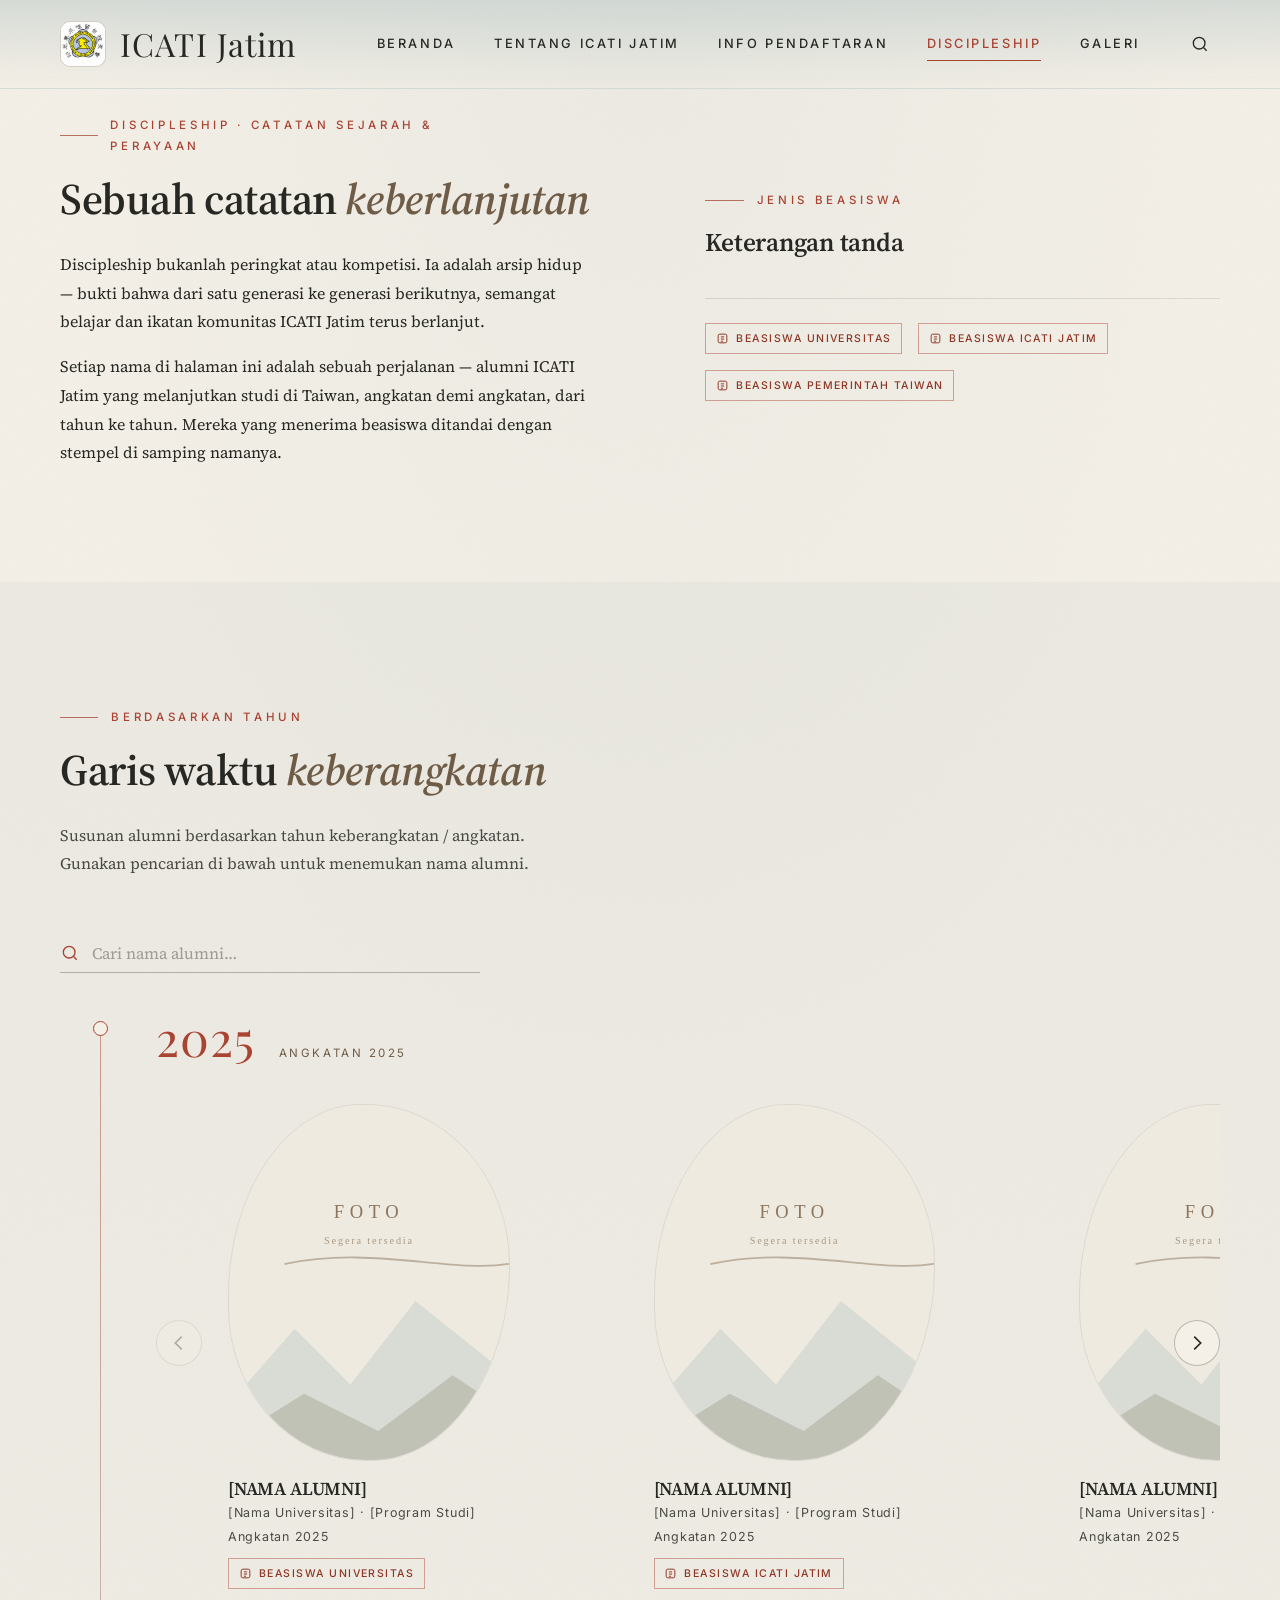
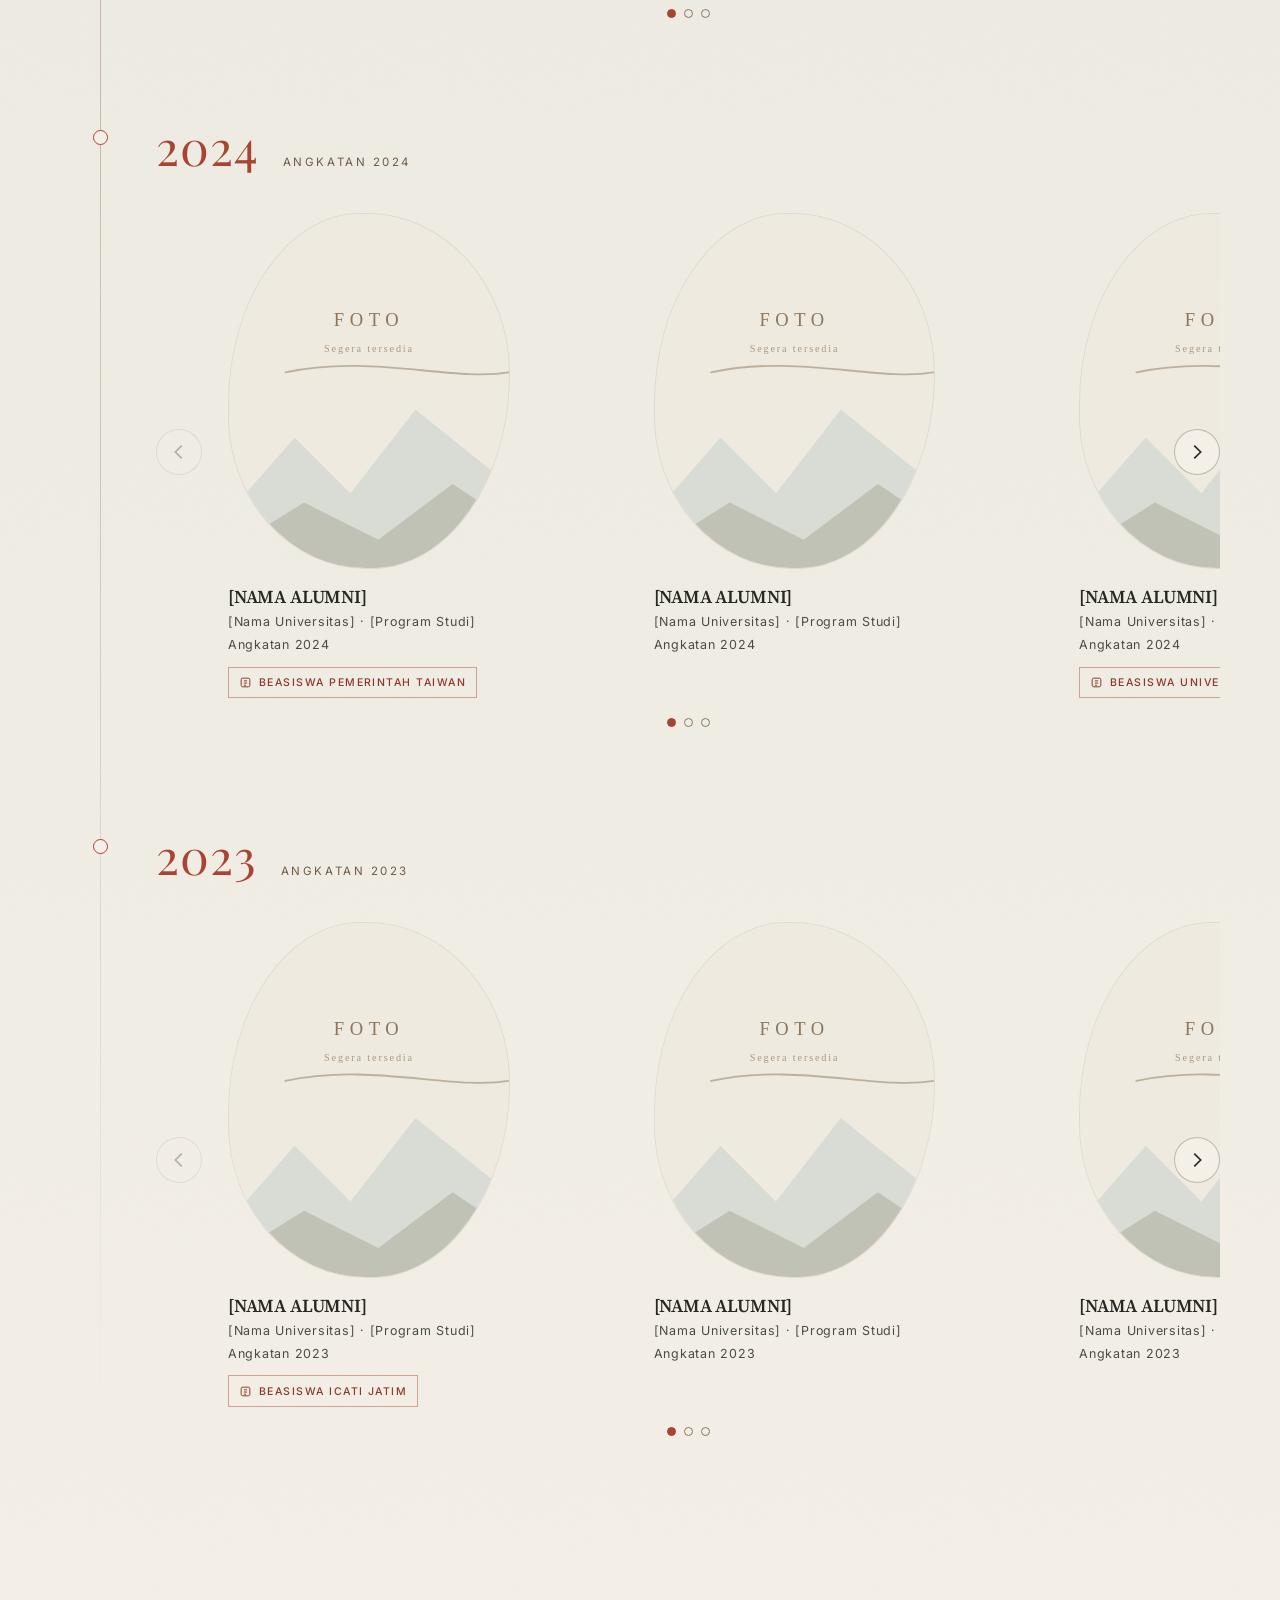
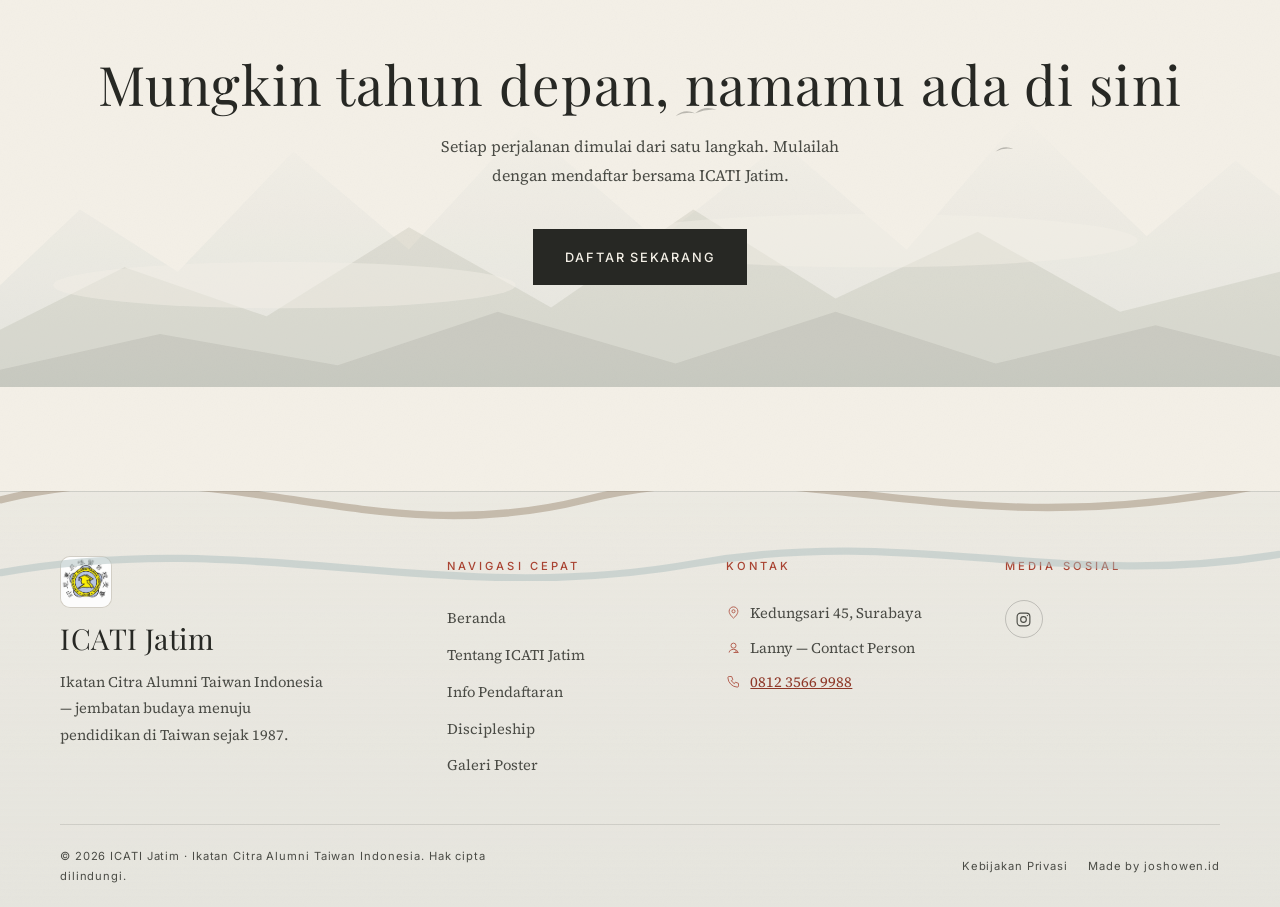
==== discipleship.html @ d4b46f8f "Initial ICATI Jatim website" ====
<!DOCTYPE html>
<html lang="id">
<head>
  <meta charset="UTF-8">
  <meta name="viewport" content="width=device-width, initial-scale=1.0">
  <title>Discipleship | Jejak Alumni ICATI Jatim di Taiwan</title>
  <meta name="description" content="Discipleship ICATI Jatim — catatan dan perayaan alumni ICATI Jatim yang melanjutkan studi di Taiwan, disusun berdasarkan tahun keberangkatan, termasuk penerima beasiswa universitas, beasiswa ICATI Jatim, dan beasiswa pemerintah Taiwan.">
  <meta property="og:title" content="Discipleship — ICATI Jatim">
  <meta property="og:description" content="Catatan sejarah & perayaan alumni ICATI Jatim yang melanjutkan studi di Taiwan.">
  <meta property="og:type" content="website">
  <meta property="og:locale" content="id_ID">
  <link rel="canonical" href="https://www.icati.example/discipleship.html">
  <link rel="preconnect" href="https://fonts.googleapis.com">
  <link rel="preconnect" href="https://fonts.gstatic.com" crossorigin>
  <link href="https://fonts.googleapis.com/css2?family=Playfair+Display:wght@400;600;700&family=Source+Serif+4:ital,opsz,wght@0,8..60,400;0,8..60,600;1,8..60,400&family=Inter:wght@400;500&display=swap" rel="stylesheet">
  <link rel="stylesheet" href="css/tokens.css">
  <link rel="stylesheet" href="css/base.css">
  <link rel="stylesheet" href="css/components.css">
  <link rel="stylesheet" href="css/responsive.css">
  <link rel="icon" type="image/png" href="assets/img/favicon.png?v=3">
  <link rel="apple-touch-icon" href="assets/img/apple-touch-icon.png?v=3">
</head>
<body data-page="discipleship">

  <a class="skip-link" href="#konten">Lompat ke konten utama</a>

  <!-- ===================== HEADER ===================== -->
  <header class="site-header">
    <div class="header-inner">
      <a class="brand" href="index.html" aria-label="ICATI Jatim — kembali ke Beranda">
        <img class="brand__logo" src="logo.jpeg" alt="Logo ICATI Jatim — Ikatan Citra Alumni Taiwan Indonesia" width="46" height="46">
        <span class="brand__title font-brush">ICATI Jatim</span>
      </a>
      <nav class="main-nav" aria-label="Navigasi utama">
        <a class="nav-link" data-page="beranda" href="index.html">Beranda</a>
        <a class="nav-link" data-page="tentang" href="tentang.html">Tentang ICATI Jatim</a>
        <a class="nav-link" data-page="pendaftaran" href="pendaftaran.html">Info Pendaftaran</a>
        <a class="nav-link" data-page="discipleship" href="discipleship.html">Discipleship</a>
        <a class="nav-link" data-page="poster" href="poster.html">Galeri</a>
      </nav>
      <button class="search-btn" type="button" data-search-open aria-label="Buka pencarian">
        <svg viewBox="0 0 24 24" width="20" height="20" fill="none" stroke="currentColor" stroke-width="1.6" aria-hidden="true"><circle cx="11" cy="11" r="7"/><path d="M20 20l-3.5-3.5"/></svg>
      </button>
      <button class="menu-toggle" type="button" data-menu-toggle aria-expanded="false" aria-controls="mobile-menu" aria-label="Buka menu">
        <svg viewBox="0 0 24 24" width="24" height="24" fill="none" stroke="currentColor" stroke-width="1.6" aria-hidden="true"><path d="M3 6h18M3 12h18M3 18h12"/></svg>
      </button>
    </div>
  </header>

  <!-- Menu seluler -->
  <div class="mobile-menu" id="mobile-menu" aria-hidden="true">
    <button class="mobile-menu__close" type="button" data-menu-close aria-label="Tutup menu">
      <svg viewBox="0 0 24 24" width="24" height="24" fill="none" stroke="currentColor" stroke-width="1.6" aria-hidden="true"><path d="M5 5l14 14M19 5L5 19"/></svg>
    </button>
    <nav aria-label="Menu seluler">
      <a class="mobile-menu__link" href="index.html">Beranda</a>
      <a class="mobile-menu__link" href="tentang.html">Tentang ICATI Jatim</a>
      <a class="mobile-menu__link" href="pendaftaran.html">Info Pendaftaran</a>
      <a class="mobile-menu__link" href="discipleship.html">Discipleship</a>
      <a class="mobile-menu__link" href="poster.html">Galeri Poster</a>
    </nav>
    <p class="mobile-menu__meta">Ikatan Citra Alumni Taiwan Indonesia · Sejak 1987</p>
  </div>

  <!-- Overlay pencarian -->
  <div class="search-overlay" id="search-overlay" aria-hidden="true">
    <button class="search-overlay__close" type="button" data-search-close aria-label="Tutup pencarian">
      <svg viewBox="0 0 24 24" width="26" height="26" fill="none" stroke="currentColor" stroke-width="1.6" aria-hidden="true"><path d="M5 5l14 14M19 5L5 19"/></svg>
    </button>
    <div class="search-overlay__box">
      <p class="search-overlay__label">Pencarian</p>
      <input class="search-overlay__input" type="search" data-search-input placeholder="Cari halaman…" aria-label="Kata kunci pencarian">
      <div class="search-overlay__results" data-search-results></div>
    </div>
  </div>

  <main id="konten">

    <!-- ===================== PENGANTAR & LEGENDA ===================== -->
    <section class="section" aria-labelledby="pengantar-title">
      <div class="container split">
        <div class="split__text reveal">
          <p class="eyebrow">Discipleship · Catatan Sejarah &amp; Perayaan</p>
          <h1 class="section__title" id="pengantar-title" style="margin-top:1rem;">Sebuah catatan <em>keberlanjutan</em></h1>
          <p style="margin-top:1.5rem;">Discipleship bukanlah peringkat atau kompetisi. Ia adalah arsip hidup — bukti bahwa dari satu generasi ke generasi berikutnya, semangat belajar dan ikatan komunitas ICATI Jatim terus berlanjut.</p>
          <p>Setiap nama di halaman ini adalah sebuah perjalanan — alumni ICATI Jatim yang melanjutkan studi di Taiwan, angkatan demi angkatan, dari tahun ke tahun. Mereka yang menerima beasiswa ditandai dengan stempel di samping namanya.</p>
        </div>
        <div class="split__text reveal reveal--delay-1">
          <p class="eyebrow">Jenis Beasiswa</p>
          <h3 class="section__title" style="margin-top:1rem; font-size:var(--fs-h3);">Keterangan tanda</h3>
          <div class="legend">
            <span class="scholarship-badge"><svg viewBox="0 0 24 24" fill="none" stroke="currentColor" stroke-width="1.8" aria-hidden="true"><rect x="4" y="4" width="16" height="16" rx="3"/><path d="M9 9h6M9 13h6M9 17h4"/></svg> Beasiswa Universitas</span>
            <span class="scholarship-badge"><svg viewBox="0 0 24 24" fill="none" stroke="currentColor" stroke-width="1.8" aria-hidden="true"><rect x="4" y="4" width="16" height="16" rx="3"/><path d="M9 9h6M9 13h6M9 17h4"/></svg> Beasiswa ICATI Jatim</span>
            <span class="scholarship-badge"><svg viewBox="0 0 24 24" fill="none" stroke="currentColor" stroke-width="1.8" aria-hidden="true"><rect x="4" y="4" width="16" height="16" rx="3"/><path d="M9 9h6M9 13h6M9 17h4"/></svg> Beasiswa Pemerintah Taiwan</span>
          </div>
        </div>
      </div>
    </section>

    <!-- ===================== GARIS WAKTU ===================== -->
    <section class="section section--mist" aria-labelledby="timeline-title">
      <div class="container">
        <div class="section__header reveal">
          <p class="eyebrow">Berdasarkan Tahun</p>
          <h2 class="section__title" id="timeline-title">Garis waktu <em>keberangkatan</em></h2>
          <p class="section__lead">Susunan alumni berdasarkan tahun keberangkatan / angkatan. Gunakan pencarian di bawah untuk menemukan nama alumni.</p>
        </div>

        <div class="disciple-search reveal" role="search">
          <svg viewBox="0 0 24 24" width="20" height="20" fill="none" stroke="currentColor" stroke-width="1.6" aria-hidden="true"><circle cx="11" cy="11" r="7"/><path d="M20 20l-3.5-3.5"/></svg>
          <input type="search" data-disciple-search placeholder="Cari nama alumni…" aria-label="Cari nama alumni">
        </div>

        <div class="timeline">

          <!-- ============ TAHUN 2025 ============ -->
          <section class="timeline-year reveal" aria-labelledby="tahun-2025">
            <div class="timeline-year__head">
              <h3 class="timeline-year__label font-brush" id="tahun-2025">2025</h3>
              <p class="timeline-year__note">Angkatan 2025</p>
            </div>
            <div class="students-grid">

              <article class="student">
                <img class="student__photo" src="assets/img/placeholder-photo.svg" alt="Foto alumni — [NAMA ALUMNI]">
                <h4 class="student__name">[NAMA ALUMNI]</h4>
                <p class="student__meta">[Nama Universitas] · [Program Studi]</p>
                <p class="student__meta">Angkatan 2025</p>
                <div class="student__badge">
                  <span class="scholarship-badge"><svg viewBox="0 0 24 24" fill="none" stroke="currentColor" stroke-width="1.8" aria-hidden="true"><rect x="4" y="4" width="16" height="16" rx="3"/><path d="M9 9h6M9 13h6M9 17h4"/></svg> Beasiswa Universitas</span>
                </div>
              </article>

              <article class="student">
                <img class="student__photo" src="assets/img/placeholder-photo.svg" alt="Foto alumni — [NAMA ALUMNI]">
                <h4 class="student__name">[NAMA ALUMNI]</h4>
                <p class="student__meta">[Nama Universitas] · [Program Studi]</p>
                <p class="student__meta">Angkatan 2025</p>
                <div class="student__badge">
                  <span class="scholarship-badge"><svg viewBox="0 0 24 24" fill="none" stroke="currentColor" stroke-width="1.8" aria-hidden="true"><rect x="4" y="4" width="16" height="16" rx="3"/><path d="M9 9h6M9 13h6M9 17h4"/></svg> Beasiswa ICATI Jatim</span>
                </div>
              </article>

              <article class="student">
                <img class="student__photo" src="assets/img/placeholder-photo.svg" alt="Foto alumni — [NAMA ALUMNI]">
                <h4 class="student__name">[NAMA ALUMNI]</h4>
                <p class="student__meta">[Nama Universitas] · [Program Studi]</p>
                <p class="student__meta">Angkatan 2025</p>
              </article>

            </div>
          </section>

          <!-- ============ TAHUN 2024 ============ -->
          <section class="timeline-year reveal" aria-labelledby="tahun-2024">
            <div class="timeline-year__head">
              <h3 class="timeline-year__label font-brush" id="tahun-2024">2024</h3>
              <p class="timeline-year__note">Angkatan 2024</p>
            </div>
            <div class="students-grid">

              <article class="student">
                <img class="student__photo" src="assets/img/placeholder-photo.svg" alt="Foto alumni — [NAMA ALUMNI]">
                <h4 class="student__name">[NAMA ALUMNI]</h4>
                <p class="student__meta">[Nama Universitas] · [Program Studi]</p>
                <p class="student__meta">Angkatan 2024</p>
                <div class="student__badge">
                  <span class="scholarship-badge"><svg viewBox="0 0 24 24" fill="none" stroke="currentColor" stroke-width="1.8" aria-hidden="true"><rect x="4" y="4" width="16" height="16" rx="3"/><path d="M9 9h6M9 13h6M9 17h4"/></svg> Beasiswa Pemerintah Taiwan</span>
                </div>
              </article>

              <article class="student">
                <img class="student__photo" src="assets/img/placeholder-photo.svg" alt="Foto alumni — [NAMA ALUMNI]">
                <h4 class="student__name">[NAMA ALUMNI]</h4>
                <p class="student__meta">[Nama Universitas] · [Program Studi]</p>
                <p class="student__meta">Angkatan 2024</p>
              </article>

              <article class="student">
                <img class="student__photo" src="assets/img/placeholder-photo.svg" alt="Foto alumni — [NAMA ALUMNI]">
                <h4 class="student__name">[NAMA ALUMNI]</h4>
                <p class="student__meta">[Nama Universitas] · [Program Studi]</p>
                <p class="student__meta">Angkatan 2024</p>
                <div class="student__badge">
                  <span class="scholarship-badge"><svg viewBox="0 0 24 24" fill="none" stroke="currentColor" stroke-width="1.8" aria-hidden="true"><rect x="4" y="4" width="16" height="16" rx="3"/><path d="M9 9h6M9 13h6M9 17h4"/></svg> Beasiswa Universitas</span>
                </div>
              </article>

            </div>
          </section>

          <!-- ============ TAHUN 2023 ============ -->
          <section class="timeline-year reveal" aria-labelledby="tahun-2023">
            <div class="timeline-year__head">
              <h3 class="timeline-year__label font-brush" id="tahun-2023">2023</h3>
              <p class="timeline-year__note">Angkatan 2023</p>
            </div>
            <div class="students-grid">

              <article class="student">
                <img class="student__photo" src="assets/img/placeholder-photo.svg" alt="Foto alumni — [NAMA ALUMNI]">
                <h4 class="student__name">[NAMA ALUMNI]</h4>
                <p class="student__meta">[Nama Universitas] · [Program Studi]</p>
                <p class="student__meta">Angkatan 2023</p>
                <div class="student__badge">
                  <span class="scholarship-badge"><svg viewBox="0 0 24 24" fill="none" stroke="currentColor" stroke-width="1.8" aria-hidden="true"><rect x="4" y="4" width="16" height="16" rx="3"/><path d="M9 9h6M9 13h6M9 17h4"/></svg> Beasiswa ICATI Jatim</span>
                </div>
              </article>

              <article class="student">
                <img class="student__photo" src="assets/img/placeholder-photo.svg" alt="Foto alumni — [NAMA ALUMNI]">
                <h4 class="student__name">[NAMA ALUMNI]</h4>
                <p class="student__meta">[Nama Universitas] · [Program Studi]</p>
                <p class="student__meta">Angkatan 2023</p>
              </article>

              <article class="student">
                <img class="student__photo" src="assets/img/placeholder-photo.svg" alt="Foto alumni — [NAMA ALUMNI]">
                <h4 class="student__name">[NAMA ALUMNI]</h4>
                <p class="student__meta">[Nama Universitas] · [Program Studi]</p>
                <p class="student__meta">Angkatan 2023</p>
              </article>

            </div>
          </section>

        </div>
      </div>
    </section>

    <!-- ===================== CTA ===================== -->
    <section class="cta-band" aria-labelledby="cta-disciple-title">
      <div class="cta-band__art" aria-hidden="true">
        <img src="assets/ink/mountains.svg" alt="">
      </div>
      <div class="container cta-band__inner">
        <h2 class="cta-band__title font-brush reveal" id="cta-disciple-title">Mungkin tahun depan, namamu ada di sini</h2>
        <p class="cta-band__sub reveal reveal--delay-1">Setiap perjalanan dimulai dari satu langkah. Mulailah dengan mendaftar bersama ICATI Jatim.</p>
        <div class="cta-band__actions reveal reveal--delay-2">
          <a class="btn btn--primary" href="pendaftaran.html">Daftar Sekarang</a>
        </div>
      </div>
    </section>

  </main>

  <!-- ===================== FOOTER ===================== -->
  <footer class="site-footer">
    <div class="site-footer__art" aria-hidden="true">
      <img src="assets/ink/waves.svg" alt="">
    </div>
    <div class="container">
      <div class="footer-grid">
        <div class="footer-brand">
          <img class="footer-brand__logo" src="logo.jpeg" alt="Logo ICATI Jatim — Ikatan Citra Alumni Taiwan Indonesia" width="52" height="52">
          <p class="footer-brand__title font-brush">ICATI Jatim</p>
          <p class="footer-brand__desc">Ikatan Citra Alumni Taiwan Indonesia — jembatan budaya menuju pendidikan di Taiwan sejak 1987.</p>
        </div>

        <div class="footer-col">
          <p class="footer-col__head">Navigasi Cepat</p>
          <div class="footer-links">
            <a href="index.html">Beranda</a>
            <a href="tentang.html">Tentang ICATI Jatim</a>
            <a href="pendaftaran.html">Info Pendaftaran</a>
            <a href="discipleship.html">Discipleship</a>
            <a href="poster.html">Galeri Poster</a>
          </div>
        </div>

        <div class="footer-col">
          <p class="footer-col__head">Kontak</p>
          <ul class="footer-contact">
            <li><svg viewBox="0 0 24 24" fill="none" stroke="currentColor" stroke-width="1.6" aria-hidden="true"><path d="M12 21s-7-5.5-7-11a7 7 0 1 1 14 0c0 5.5-7 11-7 11z"/><circle cx="12" cy="10" r="2.5"/></svg> Kedungsari 45, Surabaya</li>
            <li><svg viewBox="0 0 24 24" fill="none" stroke="currentColor" stroke-width="1.6" aria-hidden="true"><path d="M12 20h8m-4-4v4"/><circle cx="12" cy="9" r="4"/><path d="M5 20c.5-3.5 3.4-5 7-5s6.5 1.5 7 5"/></svg> Lanny — Contact Person</li>
            <li><svg viewBox="0 0 24 24" fill="none" stroke="currentColor" stroke-width="1.6" aria-hidden="true"><path d="M5 4h4l2 5-2.5 1.5a12 12 0 0 0 5 5L15 13l5 2v4a2 2 0 0 1-2 2A16 16 0 0 1 3 6a2 2 0 0 1 2-2z"/></svg> <a href="tel:+6281235669988">0812 3566 9988</a></li>
          </ul>
        </div>

        <div class="footer-col">
          <p class="footer-col__head">Media Sosial</p>
          <div class="social-links">
            <a href="https://www.instagram.com/icatijatim" target="_blank" rel="noopener" aria-label="Instagram ICATI Jatim — @icatijatim"><svg viewBox="0 0 24 24" fill="none" stroke="currentColor" stroke-width="1.6" aria-hidden="true"><rect x="3" y="3" width="18" height="18" rx="5"/><circle cx="12" cy="12" r="4"/><circle cx="17.5" cy="6.5" r="1" fill="currentColor" stroke="none"/></svg></a>
          </div>
        </div>
      </div>

      <div class="footer-bottom">
        <p>© <span data-year>2026</span> ICATI Jatim · Ikatan Citra Alumni Taiwan Indonesia. Hak cipta dilindungi.</p>
        <div class="footer-bottom__links">
          <a href="#">Kebijakan Privasi</a>
          <a href="https://joshowen.id" target="_blank" rel="noopener">Made by joshowen.id</a>
        </div>
      </div>
    </div>
  </footer>

  <script src="js/main.js" defer></script>
</body>
</html>
---- css/tokens.css ----
/* ==========================================================================
   ICATI Jatim — Design Tokens
   Palet tinta-cina, tipografi, jarak, transisi
   ========================================================================== */

:root {
  /* ---- Warna dasar (warm ivory / kertas beras) ---- */
  --ivory: #F4F0E7;
  --ivory-deep: #EFEADF;
  --mist: #D8DAD5;
  --bluegray: #AEBFC0;
  --bluegray-deep: #8FA6A8;
  --charcoal: #272824;
  --charcoal-soft: #4A4B45;
  --brown: #8C765D;
  --brown-deep: #6F5C46;
  --olive: #73745E;
  --olive-deep: #5A5B47;
  --cinnabar: #A94332;
  --cinnabar-deep: #8E3727;

  /* ---- Tingkat kepekatan tinta ---- */
  --ink-faint: 0.08;
  --ink-soft: 0.16;
  --ink-mid: 0.28;
  --ink-strong: 0.45;

  /* ---- Tipografi ---- */
  --font-brush: "Playfair Display", Georgia, "Times New Roman", serif; /* judul kini memakai serif profesional */
  --font-serif: "Source Serif 4", Georgia, "Times New Roman", serif;
  --font-sans: "Inter", "Helvetica Neue", Arial, sans-serif;

  --fs-hero: clamp(3rem, 7vw, 5.6rem);
  --fs-h1: clamp(2.4rem, 5vw, 3.9rem);
  --fs-h2: clamp(1.85rem, 3.4vw, 2.9rem);
  --fs-h3: clamp(1.28rem, 2vw, 1.62rem);
  --fs-h4: clamp(1.06rem, 1.4vw, 1.2rem);
  --fs-body: clamp(1rem, 1.05vw, 1.125rem);
  --fs-small: 0.92rem;
  --fs-annotation: 0.72rem;

  /* ---- Jarak ---- */
  --space-1: 0.5rem;
  --space-2: 1rem;
  --space-3: 1.5rem;
  --space-4: 2.5rem;
  --space-5: 4rem;
  --space-6: 6.5rem;
  --section-y: clamp(4.5rem, 9vw, 9rem);

  /* ---- Tata letak ---- */
  --container: 1240px;
  --reading: 66ch;
  --nav-h: 88px;
  --nav-h-compact: 66px;

  /* ---- Garis & bayangan ---- */
  --border-soft: 1px solid rgba(39, 40, 36, 0.14);
  --border-faint: 1px solid rgba(39, 40, 36, 0.09);
  --shadow-soft: 0 22px 48px -26px rgba(39, 40, 36, 0.38);

  /* ---- Transisi ---- */
  --ease: cubic-bezier(0.22, 0.61, 0.36, 1);
  --t-fast: 200ms var(--ease);
  --t-med: 440ms var(--ease);
  --t-slow: 1000ms var(--ease);

  /* ---- Breakpoint ---- */
  --bp-lg: 1080px;
  --bp-md: 840px;
  --bp-sm: 560px;
}
---- css/base.css ----
/* ==========================================================================
   ICATI Jatim — Base
   Reset, tipografi dasar, utilitas, tombol
   ========================================================================== */

*,
*::before,
*::after {
  box-sizing: border-box;
  margin: 0;
  padding: 0;
}

/* Tekstur kertas beras — butiran halus */
body {
  background-color: var(--ivory);
  background-image:
    radial-gradient(ellipse 80% 55% at 50% -5%, rgba(174, 191, 192, 0.14), transparent 60%),
    url("data:image/svg+xml;utf8,<svg xmlns='http://www.w3.org/2000/svg' width='180' height='180'><filter id='n'><feTurbulence type='fractalNoise' baseFrequency='0.85' numOctaves='2' stitchTiles='stitch'/><feColorMatrix type='saturate' values='0'/><feComponentTransfer><feFuncA type='linear' slope='0.045'/></feComponentTransfer></filter><rect width='100%' height='100%' filter='url(%23n)'/></svg>");
  color: var(--charcoal);
  font-family: var(--font-serif);
  font-size: var(--fs-body);
  line-height: 1.8;
  -webkit-font-smoothing: antialiased;
  text-rendering: optimizeLegibility;
  overflow-x: hidden;
}

img,
svg {
  display: block;
  max-width: 100%;
  height: auto;
}

a {
  color: var(--cinnabar-deep);
}

button {
  font: inherit;
  color: inherit;
  background: none;
  border: none;
  cursor: pointer;
}

ul,
ol {
  list-style: none;
}

h1, h2, h3, h4 {
  font-family: var(--font-serif);
  font-weight: 600;
  line-height: 1.22;
  letter-spacing: -0.01em;
}

p {
  max-width: var(--reading);
}

::selection {
  background: rgba(169, 67, 50, 0.22);
  color: var(--charcoal);
}

/* ---- Fokus aksesibel ---- */
:focus-visible {
  outline: 2px solid var(--cinnabar);
  outline-offset: 3px;
  border-radius: 2px;
}

/* ---- Skip link ---- */
.skip-link {
  position: absolute;
  left: -999px;
  top: 0;
  z-index: 100;
  background: var(--charcoal);
  color: var(--ivory);
  font-family: var(--font-sans);
  font-size: 0.8rem;
  padding: 0.8rem 1.2rem;
  text-decoration: none;
  transition: left var(--t-fast);
}
.skip-link:focus {
  left: 0;
}

/* ---- Tipografi fungsional ---- */
.font-brush {
  font-family: var(--font-brush);
  font-weight: 400;
  letter-spacing: 0.02em;
}

.eyebrow {
  display: inline-flex;
  align-items: center;
  gap: 0.8rem;
  font-family: var(--font-sans);
  font-size: var(--fs-annotation);
  font-weight: 500;
  letter-spacing: 0.32em;
  text-transform: uppercase;
  color: var(--cinnabar);
}
.eyebrow::before {
  content: "";
  width: 2.4rem;
  height: 1px;
  background: var(--cinnabar);
  opacity: 0.75;
}

/* Label vertikal (gaya cetak Asia Timur) */
.v-label {
  writing-mode: vertical-rl;
  font-family: var(--font-sans);
  font-size: var(--fs-annotation);
  letter-spacing: 0.42em;
  text-transform: uppercase;
  color: var(--brown);
  opacity: 0.75;
  user-select: none;
}

/* ---- Tombol ---- */
.btn {
  display: inline-flex;
  align-items: center;
  justify-content: center;
  gap: 0.6rem;
  font-family: var(--font-sans);
  font-size: 0.8rem;
  font-weight: 500;
  letter-spacing: 0.14em;
  text-transform: uppercase;
  text-decoration: none;
  padding: 0.95rem 1.9rem;
  border: 1px solid var(--charcoal);
  color: var(--charcoal);
  background: transparent;
  transition: background var(--t-fast), color var(--t-fast), border-color var(--t-fast), transform var(--t-fast);
}
.btn:hover,
.btn:focus-visible {
  border-color: var(--cinnabar);
  color: var(--cinnabar);
  background: rgba(169, 67, 50, 0.06);
}
.btn--primary {
  background: var(--charcoal);
  color: var(--ivory);
  border-color: var(--charcoal);
}
.btn--primary:hover,
.btn--primary:focus-visible {
  background: var(--cinnabar);
  border-color: var(--cinnabar);
  color: var(--ivory);
}
.btn--seal {
  border-color: var(--cinnabar);
  color: var(--cinnabar-deep);
}
.btn--seal:hover,
.btn--seal:focus-visible {
  background: var(--cinnabar);
  color: var(--ivory);
}

/* ---- Stempel kecil (cinnabar) ---- */
.seal {
  display: inline-flex;
  align-items: center;
  justify-content: center;
  width: 40px;
  height: 40px;
  flex: none;
  border: 2px solid var(--cinnabar);
  border-radius: 22% 30% 24% 26%;
  color: var(--cinnabar);
  font-family: "Kaiti SC", "STKaiti", "KaiTi", serif;
  font-size: 1.3rem;
  line-height: 1;
}

/* ---- Utilitas tata letak ---- */
.container {
  max-width: var(--container);
  margin-inline: auto;
  padding-inline: clamp(1.25rem, 4vw, 2.5rem);
}
.container-narrow {
  max-width: calc(var(--container) * 0.78);
  margin-inline: auto;
}
.section {
  position: relative;
  padding-block: var(--section-y);
}
.section--mist {
  background: linear-gradient(180deg, rgba(216, 218, 213, 0.32), rgba(216, 218, 213, 0.12) 70%, transparent);
}
.section--deep {
  background: linear-gradient(180deg, transparent, rgba(174, 191, 192, 0.16) 30%, rgba(174, 191, 192, 0.16) 70%, transparent);
}

/* Kepala bagian editorial */
.section__header {
  margin-bottom: var(--space-5);
  max-width: var(--reading);
}
.section__title {
  font-size: var(--fs-h2);
  margin-top: var(--space-2);
}
.section__title em {
  font-style: italic;
  color: var(--brown-deep);
}

/* Judul bagian dengan stempel di sisi kiri (rata tengah vertikal) */
.title-with-seal {
  display: flex;
  align-items: center;
  gap: clamp(0.85rem, 1.5vw, 1.35rem);
  margin-top: var(--space-2);
}
.title-with-seal .section__title {
  margin-top: 0;
}
.title-seal {
  width: clamp(42px, 3.6vw, 52px);
  height: clamp(42px, 3.6vw, 52px);
  object-fit: contain;
  object-position: center;
  flex: none;
  opacity: 0.95;
}
.section__lead {
  margin-top: var(--space-3);
  color: var(--charcoal-soft);
}

/* ---- Konten yang muncul saat scroll ---- */
.reveal {
  opacity: 0;
  transform: translateY(28px);
  transition: opacity 0.9s var(--ease), transform 0.9s var(--ease);
}
.reveal.is-visible {
  opacity: 1;
  transform: none;
}
.reveal--delay-1 { transition-delay: 90ms; }
.reveal--delay-2 { transition-delay: 180ms; }
.reveal--delay-3 { transition-delay: 270ms; }

/* ---- Gaya placeholder (isi menyusul) ---- */
.placeholder {
  border: 1px dashed rgba(39, 40, 36, 0.24);
  background: rgba(244, 240, 231, 0.55);
  padding: var(--space-3);
  color: var(--charcoal-soft);
  font-size: var(--fs-small);
  line-height: 1.7;
}
.placeholder__tag {
  display: block;
  font-family: var(--font-sans);
  font-size: 0.66rem;
  font-weight: 500;
  letter-spacing: 0.22em;
  text-transform: uppercase;
  color: var(--cinnabar);
  margin-bottom: 0.4rem;
}

/* ---- Aksesibilitas ---- */
.sr-only {
  position: absolute;
  width: 1px;
  height: 1px;
  padding: 0;
  margin: -1px;
  overflow: hidden;
  clip: rect(0 0 0 0);
  white-space: nowrap;
  border: 0;
}

@media (prefers-reduced-motion: reduce) {
  *,
  *::before,
  *::after {
    animation-duration: 0.001ms !important;
    animation-iteration-count: 1 !important;
    transition-duration: 0.001ms !important;
    scroll-behavior: auto !important;
  }
  .reveal {
    opacity: 1;
    transform: none;
  }
}
---- css/components.css ----
/* ==========================================================================
   ICATI Jatim — Komponen
   Header, hero, kartu gulungan, garis waktu, jalur pendaftaran, footer
   ========================================================================== */

/* --------------------------------------------------------------------------
   Header & Navigasi
   -------------------------------------------------------------------------- */
.site-header {
  position: fixed;
  inset: 0 0 auto 0;
  z-index: 50;
  background: linear-gradient(180deg, rgba(174, 191, 192, 0.42), rgba(174, 191, 192, 0.08) 75%, transparent);
  transition: background var(--t-med), border-color var(--t-med), box-shadow var(--t-med);
  border-bottom: 1px solid transparent;
}
.site-header.is-compact {
  background: rgba(174, 191, 192, 0.74);
  -webkit-backdrop-filter: blur(12px);
  backdrop-filter: blur(12px);
  border-bottom-color: rgba(39, 40, 36, 0.1);
  box-shadow: 0 10px 30px -24px rgba(39, 40, 36, 0.3);
}
.header-inner {
  max-width: var(--container);
  margin-inline: auto;
  height: var(--nav-h);
  padding-inline: clamp(1.25rem, 4vw, 2.5rem);
  display: flex;
  align-items: center;
  gap: var(--space-4);
  transition: height var(--t-med);
}
.site-header.is-compact .header-inner {
  height: var(--nav-h-compact);
}

.brand {
  display: inline-flex;
  align-items: center;
  gap: 0.85rem;
  text-decoration: none;
  color: var(--charcoal);
}
.brand__logo {
  width: 46px;
  height: 46px;
  border-radius: 10px;
  border: 1px solid rgba(39, 40, 36, 0.14);
  background: var(--ivory-deep);
  object-fit: cover;
  overflow: hidden;
  transition: width var(--t-med), height var(--t-med);
}
.site-header.is-compact .brand__logo {
  width: 38px;
  height: 38px;
}
.brand__title {
  font-family: var(--font-brush);
  font-size: 2rem;
  line-height: 1;
  letter-spacing: 0.04em;
  white-space: nowrap;
  transition: font-size var(--t-med);
}
.site-header.is-compact .brand__title {
  font-size: 1.7rem;
}

.main-nav {
  margin-left: auto;
  display: flex;
  align-items: center;
  gap: clamp(1.4rem, 3vw, 2.6rem);
}
.nav-link {
  position: relative;
  font-family: var(--font-sans);
  font-size: 0.8rem;
  font-weight: 500;
  letter-spacing: 0.2em;
  text-transform: uppercase;
  text-decoration: none;
  color: var(--charcoal);
  padding: 0.5rem 0;
  transition: color var(--t-fast);
}
.nav-link::after {
  content: "";
  position: absolute;
  left: 0;
  bottom: 0.15rem;
  width: 100%;
  height: 1px;
  background: var(--cinnabar);
  transform: scaleX(0);
  transform-origin: right;
  transition: transform var(--t-med);
}
.nav-link:hover::after,
.nav-link:focus-visible::after,
.nav-link.is-active::after {
  transform: scaleX(1);
  transform-origin: left;
}
.nav-link:hover,
.nav-link:focus-visible,
.nav-link.is-active {
  color: var(--cinnabar);
}

.search-btn {
  display: inline-flex;
  align-items: center;
  justify-content: center;
  width: 40px;
  height: 40px;
  color: var(--charcoal);
  border-radius: 50%;
  transition: color var(--t-fast), background var(--t-fast), transform var(--t-fast);
}
.search-btn:hover,
.search-btn:focus-visible {
  color: var(--cinnabar);
  background: rgba(169, 67, 50, 0.07);
  transform: translateY(-1px);
}

.menu-toggle {
  display: none;
  align-items: center;
  justify-content: center;
  width: 44px;
  height: 44px;
  color: var(--charcoal);
}

/* --------------------------------------------------------------------------
   Menu seluler
   -------------------------------------------------------------------------- */
.mobile-menu {
  position: fixed;
  inset: 0;
  z-index: 60;
  background: rgba(244, 240, 231, 0.98);
  display: flex;
  flex-direction: column;
  padding: calc(var(--nav-h) + 1rem) clamp(1.5rem, 8vw, 4rem) 3rem;
  transform: translateY(-102%);
  opacity: 0;
  visibility: hidden;
  transition: transform var(--t-med), opacity var(--t-med), visibility var(--t-med);
  overflow-y: auto;
}
.mobile-menu.is-open {
  transform: translateY(0);
  opacity: 1;
  visibility: visible;
}
.mobile-menu__close {
  position: absolute;
  top: calc(var(--nav-h) * 0.5 - 22px);
  right: clamp(1.5rem, 6vw, 3rem);
  width: 44px;
  height: 44px;
  color: var(--charcoal);
}
.mobile-menu__link {
  display: block;
  font-family: var(--font-serif);
  font-size: clamp(1.9rem, 7vw, 3rem);
  font-weight: 600;
  text-decoration: none;
  color: var(--charcoal);
  padding: 0.65rem 0;
  border-bottom: 1px solid rgba(39, 40, 36, 0.1);
  transition: color var(--t-fast), padding-left var(--t-fast);
}
.mobile-menu__link:hover,
.mobile-menu__link:focus-visible {
  color: var(--cinnabar);
  padding-left: 0.75rem;
}
.mobile-menu__meta {
  margin-top: auto;
  padding-top: var(--space-4);
  font-family: var(--font-sans);
  font-size: var(--fs-annotation);
  letter-spacing: 0.2em;
  text-transform: uppercase;
  color: var(--brown);
}

/* --------------------------------------------------------------------------
   Pencarian
   -------------------------------------------------------------------------- */
.search-overlay {
  position: fixed;
  inset: 0;
  z-index: 70;
  background: rgba(244, 240, 231, 0.97);
  display: flex;
  align-items: flex-start;
  justify-content: center;
  padding: clamp(6rem, 16vh, 9rem) clamp(1.25rem, 6vw, 4rem);
  opacity: 0;
  visibility: hidden;
  transition: opacity var(--t-med), visibility var(--t-med);
}
.search-overlay.is-open {
  opacity: 1;
  visibility: visible;
}
.search-overlay__box {
  width: 100%;
  max-width: 720px;
}
.search-overlay__label {
  font-family: var(--font-sans);
  font-size: var(--fs-annotation);
  letter-spacing: 0.32em;
  text-transform: uppercase;
  color: var(--cinnabar);
  margin-bottom: var(--space-2);
}
.search-overlay__input {
  width: 100%;
  border: none;
  border-bottom: 1px solid rgba(39, 40, 36, 0.3);
  background: transparent;
  font-family: var(--font-serif);
  font-size: clamp(1.6rem, 4vw, 2.4rem);
  color: var(--charcoal);
  padding: 0.6rem 0;
  outline: none;
}
.search-overlay__input::placeholder {
  color: rgba(39, 40, 36, 0.35);
}
.search-overlay__results {
  margin-top: var(--space-4);
}
.search-result {
  display: block;
  padding: var(--space-2) 0;
  border-bottom: 1px solid rgba(39, 40, 36, 0.1);
  text-decoration: none;
  color: var(--charcoal);
  transition: color var(--t-fast), padding-left var(--t-fast);
}
.search-result:hover,
.search-result:focus-visible {
  color: var(--cinnabar);
  padding-left: 0.6rem;
}
.search-result__title {
  display: block;
  font-family: var(--font-serif);
  font-size: 1.15rem;
  font-weight: 600;
  margin-bottom: 0.25rem;
}
.search-result__desc {
  display: block;
  font-size: var(--fs-small);
  color: var(--charcoal-soft);
  margin-bottom: 0.35rem;
}
.search-overlay__empty {
  font-family: var(--font-sans);
  font-size: var(--fs-small);
  color: var(--charcoal-soft);
}
.search-overlay__close {
  position: absolute;
  top: clamp(2rem, 6vh, 3rem);
  right: clamp(1.5rem, 6vw, 3rem);
  width: 44px;
  height: 44px;
  color: var(--charcoal);
}

/* --------------------------------------------------------------------------
   Hero
   -------------------------------------------------------------------------- */
.hero {
  position: relative;
  min-height: 94vh;
  display: flex;
  align-items: center;
  padding-top: var(--nav-h);
  overflow: hidden;
}
.hero__art {
  position: absolute;
  inset: 0;
  z-index: 0;
  pointer-events: none;
}
.hero__art img {
  position: absolute;
}
.hero__mountains {
  bottom: -2%;
  left: -6%;
  width: 118%;
  will-change: transform;
}
.hero__branch {
  top: 6%;
  right: -4%;
  width: min(46vw, 520px);
  opacity: 0.85;
}
.hero__clouds {
  top: 4%;
  left: -6%;
  width: min(60vw, 700px);
}
.hero__vertical {
  position: absolute;
  right: clamp(1.25rem, 4vw, 3rem);
  top: 50%;
  transform: translateY(-50%);
  z-index: 1;
}
.hero__content {
  position: relative;
  z-index: 2;
  margin-left: clamp(1.25rem, 9vw, 12rem);
  max-width: 680px;
  padding: var(--space-5) clamp(1.25rem, 4vw, 2.5rem);
}
.hero__seal {
  width: 88px;
  height: 88px;
  margin-bottom: var(--space-3);
  opacity: 0.95;
  border-radius: 14px;
  border: 1px solid rgba(39, 40, 36, 0.14);
  background: var(--ivory-deep);
  object-fit: cover;
}
.hero__title {
  font-family: var(--font-brush);
  font-size: var(--fs-hero);
  line-height: 1;
  margin-bottom: var(--space-3);
  letter-spacing: 0.04em;
}
.hero__title-sub {
  font-family: var(--font-sans);
  font-size: var(--fs-annotation);
  font-weight: 500;
  letter-spacing: 0.42em;
  text-transform: uppercase;
  color: var(--brown-deep);
  margin-bottom: var(--space-4);
}
.hero__tagline {
  font-family: var(--font-serif);
  font-size: var(--fs-h3);
  font-style: italic;
  color: var(--brown-deep);
  margin-bottom: var(--space-3);
}
.hero__intro {
  color: var(--charcoal-soft);
  line-height: 1.9;
}
.hero__actions {
  display: flex;
  flex-wrap: wrap;
  gap: 1rem;
  margin-top: var(--space-4);
}
.hero__scroll {
  position: absolute;
  bottom: 2.2rem;
  left: 50%;
  transform: translateX(-50%);
  z-index: 1;
  font-family: var(--font-sans);
  font-size: var(--fs-annotation);
  letter-spacing: 0.3em;
  text-transform: uppercase;
  color: var(--brown);
  display: inline-flex;
  flex-direction: column;
  align-items: center;
  gap: 0.6rem;
}
.hero__scroll::after {
  content: "";
  width: 1px;
  height: 44px;
  background: linear-gradient(180deg, var(--brown), transparent);
}

/* --------------------------------------------------------------------------
   Kartu gulungan (scroll cards)
   -------------------------------------------------------------------------- */
.scroll-cards {
  display: grid;
  grid-template-columns: repeat(4, 1fr);
  gap: clamp(1.25rem, 2.4vw, 2.2rem);
}
.scroll-card {
  position: relative;
  display: flex;
  flex-direction: column;
  min-height: 250px;
  padding: var(--space-3) var(--space-3) 0;
  background: linear-gradient(180deg, var(--ivory-deep), var(--ivory));
  border: var(--border-soft);
  border-top: 3px solid rgba(39, 40, 36, 0.2);
  text-decoration: none;
  color: var(--charcoal);
  overflow: hidden;
  transition: transform var(--t-med), box-shadow var(--t-med), border-color var(--t-med);
}
.scroll-card:hover,
.scroll-card:focus-visible {
  transform: translateY(-9px);
  box-shadow: var(--shadow-soft);
  border-top-color: var(--cinnabar);
}
.scroll-card__index {
  font-family: var(--font-sans);
  font-size: var(--fs-annotation);
  letter-spacing: 0.24em;
  color: var(--cinnabar);
}
.scroll-card__title {
  font-family: var(--font-serif);
  font-size: var(--fs-h3);
  font-weight: 600;
  writing-mode: vertical-rl;
  margin-top: var(--space-3);
  align-self: flex-start;
  min-height: 0;
  letter-spacing: 0.08em;
}
.scroll-card__desc {
  margin-top: auto;
  padding: var(--space-3) 0 var(--space-3);
  font-size: var(--fs-small);
  color: var(--charcoal-soft);
  border-top: 1px solid rgba(39, 40, 36, 0.1);
}
.scroll-card__art {
  margin-inline: calc(var(--space-3) * -1);
  opacity: 0.5;
  transition: opacity var(--t-med), transform var(--t-med);
  transform: translateY(6px);
}
.scroll-card:hover .scroll-card__art,
.scroll-card:focus-visible .scroll-card__art {
  opacity: 0.9;
  transform: translateY(0);
}
.scroll-card__seal {
  position: absolute;
  top: 1.1rem;
  right: 1.1rem;
  width: 42px;
  height: 42px;
  object-fit: contain;
  object-position: center;
  opacity: 0;
  transform: scale(0.7) rotate(-10deg);
  transition: opacity var(--t-med), transform var(--t-med);
}
.scroll-card:hover .scroll-card__seal,
.scroll-card:focus-visible .scroll-card__seal {
  opacity: 1;
  transform: none;
}

/* --------------------------------------------------------------------------
   Komposisi editorial (split)
   -------------------------------------------------------------------------- */
.split {
  display: grid;
  grid-template-columns: 1.05fr 0.95fr;
  gap: clamp(2.5rem, 6vw, 6rem);
  align-items: center;
}
.split--reverse .split__media {
  order: 2;
}
.split__text p + p {
  margin-top: var(--space-2);
}
.split__media {
  position: relative;
}
.photo {
  position: relative;
  display: inline-block;
}
.photo__img {
  width: 100%;
  border-radius: 47% 53% 46% 54% / 54% 46% 56% 44%;
  object-fit: cover;
  aspect-ratio: 4 / 3.4;
  border: var(--border-faint);
}
.photo__img--round {
  aspect-ratio: 1 / 1;
  border-radius: 50%;
  border: 1px solid rgba(39, 40, 36, 0.12);
}
.photo__ring {
  position: absolute;
  inset: -5%;
  border-radius: 47% 53% 46% 54% / 54% 46% 56% 44%;
  border: 1px solid rgba(169, 67, 50, 0.4);
  pointer-events: none;
}
.photo__seal {
  position: absolute;
  right: -1.4rem;
  bottom: -1.2rem;
  width: 60px;
  height: 60px;
  object-fit: contain;
  object-position: center;
  z-index: 1;
  transform: rotate(-6deg);
}
.path__seal {
  width: 52px;
  height: 52px;
  object-fit: contain;
  object-position: center;
  flex: none;
  opacity: 0.95;
}
.media-caption {
  margin-top: var(--space-2);
  font-family: var(--font-sans);
  font-size: var(--fs-annotation);
  letter-spacing: 0.22em;
  text-transform: uppercase;
  color: var(--brown);
}
.ink-deco {
  position: absolute;
  z-index: 0;
  pointer-events: none;
  opacity: 0.8;
}
.ink-deco--top-right {
  top: -3rem;
  right: -2rem;
  width: min(30vw, 240px);
}
.ink-deco--bottom-left {
  bottom: -2.5rem;
  left: -3rem;
  width: min(34vw, 260px);
  transform: rotate(180deg);
}

/* --------------------------------------------------------------------------
   Langkah proses
   -------------------------------------------------------------------------- */
.steps {
  display: grid;
  grid-template-columns: repeat(3, 1fr);
  gap: clamp(1.5rem, 4vw, 3.5rem);
}
.step {
  position: relative;
  padding-top: var(--space-3);
}
.step::before {
  content: "";
  position: absolute;
  top: 0;
  left: 0;
  width: 2.2rem;
  height: 1px;
  background: var(--cinnabar);
  opacity: 0.7;
}
.step__num {
  font-family: var(--font-brush);
  font-size: clamp(2.4rem, 4vw, 3.2rem);
  color: var(--cinnabar);
  opacity: 0.9;
  line-height: 1;
  margin-bottom: var(--space-2);
}
.step__title {
  font-family: var(--font-serif);
  font-size: var(--fs-h4);
  font-weight: 600;
  margin-bottom: var(--space-1);
}
.step__desc {
  font-size: var(--fs-small);
  color: var(--charcoal-soft);
}

/* --------------------------------------------------------------------------
   Kutipan / sorotan
   -------------------------------------------------------------------------- */
.highlight {
  position: relative;
  border-left: 2px solid var(--cinnabar);
  padding: var(--space-2) 0 var(--space-2) var(--space-3);
  font-family: var(--font-serif);
  font-style: italic;
  font-size: clamp(1.2rem, 2vw, 1.5rem);
  color: var(--brown-deep);
  line-height: 1.55;
  max-width: var(--reading);
}
.highlight .seal-mark {
  color: var(--cinnabar);
  font-style: normal;
}

/* --------------------------------------------------------------------------
   Jalur pendaftaran (gulungan gantung)
   -------------------------------------------------------------------------- */
.pathways {
  display: grid;
  grid-template-columns: 1fr 1fr;
  gap: clamp(1.5rem, 3vw, 2.5rem);
  align-items: start;
}
.path {
  position: relative;
  background: linear-gradient(180deg, var(--ivory-deep), var(--ivory));
  border: var(--border-soft);
  box-shadow: var(--shadow-soft);
  padding: var(--space-5) var(--space-4) var(--space-4);
}
.path::before {
  content: "";
  position: absolute;
  top: 0;
  left: 0;
  right: 0;
  height: 7px;
  background: repeating-linear-gradient(90deg, rgba(39, 40, 36, 0.28) 0 10px, transparent 10px 22px);
}
.path__header {
  display: flex;
  align-items: center;
  gap: var(--space-3);
  margin-bottom: var(--space-3);
  padding-bottom: var(--space-3);
  border-bottom: 1px solid rgba(39, 40, 36, 0.12);
}
.path__title {
  font-family: var(--font-brush);
  font-size: clamp(2rem, 4vw, 2.7rem);
  line-height: 1.05;
  color: var(--charcoal);
}
.path__sub {
  font-family: var(--font-sans);
  font-size: var(--fs-annotation);
  letter-spacing: 0.26em;
  text-transform: uppercase;
  color: var(--brown-deep);
  margin-top: 0.4rem;
}
.path__block {
  margin-top: var(--space-3);
}
.path__block-head {
  display: flex;
  align-items: center;
  gap: 0.7rem;
  font-family: var(--font-sans);
  font-size: 0.72rem;
  font-weight: 500;
  letter-spacing: 0.24em;
  text-transform: uppercase;
  color: var(--cinnabar-deep);
  margin-bottom: 0.7rem;
}
.path__block-head::before {
  content: "";
  width: 1.1rem;
  height: 1px;
  background: var(--cinnabar);
  opacity: 0.6;
}
.path__list li {
  position: relative;
  padding-left: 1.4rem;
  margin-bottom: 0.5rem;
  font-size: var(--fs-small);
  color: var(--charcoal-soft);
}
.path__list li::before {
  content: "";
  position: absolute;
  left: 0;
  top: 0.62em;
  width: 7px;
  height: 7px;
  border-radius: 50%;
  border: 1px solid var(--cinnabar);
  opacity: 0.8;
}
.path__action {
  margin-top: var(--space-4);
}

/* --------------------------------------------------------------------------
   Garis waktu Discipleship
   -------------------------------------------------------------------------- */
.timeline {
  position: relative;
  margin-left: clamp(1rem, 4vw, 2.5rem);
}
.timeline::before {
  content: "";
  position: absolute;
  left: 0;
  top: 0.6rem;
  bottom: 0.6rem;
  width: 1px;
  background: linear-gradient(180deg, rgba(169, 67, 50, 0.5), rgba(39, 40, 36, 0.16) 60%, transparent);
}
.timeline-year {
  position: relative;
  padding-left: clamp(2rem, 5vw, 3.5rem);
  margin-bottom: var(--space-6);
}
.timeline-year:last-child {
  margin-bottom: 0;
}
.timeline-year::before {
  content: "";
  position: absolute;
  left: -7px;
  top: 0.5rem;
  width: 15px;
  height: 15px;
  border-radius: 50%;
  border: 1.5px solid var(--cinnabar);
  background: var(--ivory);
}
.timeline-year__head {
  display: flex;
  align-items: baseline;
  gap: var(--space-3);
  margin-bottom: var(--space-4);
  flex-wrap: wrap;
}
.timeline-year__label {
  font-family: var(--font-brush);
  font-size: clamp(2.2rem, 4vw, 3rem);
  color: var(--cinnabar);
  line-height: 1;
}
.timeline-year__note {
  font-family: var(--font-sans);
  font-size: var(--fs-annotation);
  letter-spacing: 0.22em;
  text-transform: uppercase;
  color: var(--brown-deep);
}
.students-grid {
  display: grid;
  grid-template-columns: repeat(auto-fill, minmax(215px, 1fr));
  gap: clamp(1.5rem, 3vw, 2.5rem);
}
.student {
  display: flex;
  flex-direction: column;
}
.student__photo {
  position: relative;
  width: 100%;
  aspect-ratio: 3 / 3.8;
  object-fit: cover;
  border-radius: 48% 52% 50% 50% / 55% 46% 56% 44%;
  border: var(--border-faint);
  margin-bottom: var(--space-2);
}
.student__name {
  font-family: var(--font-serif);
  font-size: 1.14rem;
  font-weight: 600;
  line-height: 1.3;
}
.student__meta {
  font-family: var(--font-sans);
  font-size: 0.78rem;
  letter-spacing: 0.06em;
  color: var(--charcoal-soft);
  margin-top: 0.2rem;
  line-height: 1.6;
}
.student__note {
  font-size: var(--fs-small);
  color: var(--brown-deep);
  font-style: italic;
  margin-top: 0.5rem;
}
.student__badge {
  margin-top: 0.7rem;
}
.scholarship-badge {
  display: inline-flex;
  align-items: center;
  gap: 0.45rem;
  font-family: var(--font-sans);
  font-size: 0.66rem;
  font-weight: 500;
  letter-spacing: 0.14em;
  text-transform: uppercase;
  color: var(--cinnabar-deep);
  border: 1px solid rgba(169, 67, 50, 0.45);
  padding: 0.32rem 0.6rem;
}
.scholarship-badge svg {
  width: 13px;
  height: 13px;
  flex: none;
}
.legend {
  display: flex;
  flex-wrap: wrap;
  gap: 1rem;
  margin-top: var(--space-4);
  padding-top: var(--space-3);
  border-top: 1px solid rgba(39, 40, 36, 0.12);
}

/* --------------------------------------------------------------------------
   Kontak
   -------------------------------------------------------------------------- */
.contact-grid {
  display: grid;
  grid-template-columns: 1fr 1fr;
  gap: clamp(1.5rem, 3vw, 2.5rem);
}
.contact-card {
  background: linear-gradient(180deg, var(--ivory-deep), var(--ivory));
  border: var(--border-soft);
  padding: var(--space-4);
}
.contact-card__head {
  font-family: var(--font-sans);
  font-size: 0.72rem;
  font-weight: 500;
  letter-spacing: 0.26em;
  text-transform: uppercase;
  color: var(--cinnabar);
  margin-bottom: var(--space-3);
  padding-bottom: var(--space-2);
  border-bottom: 1px solid rgba(39, 40, 36, 0.12);
}
.contact-card__row {
  display: flex;
  align-items: baseline;
  gap: 1rem;
  padding: 0.5rem 0;
  font-size: var(--fs-small);
  color: var(--charcoal-soft);
}
.contact-card__row strong {
  font-family: var(--font-sans);
  font-size: var(--fs-annotation);
  letter-spacing: 0.16em;
  text-transform: uppercase;
  color: var(--charcoal);
  min-width: 84px;
  flex: none;
}
.contact-card__row a {
  color: var(--charcoal);
  text-decoration: none;
  border-bottom: 1px solid transparent;
  transition: color var(--t-fast), border-color var(--t-fast);
}
.contact-card__row a:hover,
.contact-card__row a:focus-visible {
  color: var(--cinnabar);
  border-bottom-color: var(--cinnabar);
}

/* --------------------------------------------------------------------------
   CTA band
   -------------------------------------------------------------------------- */
.cta-band {
  position: relative;
  overflow: hidden;
  text-align: center;
  padding-block: clamp(4rem, 8vw, 7rem);
}
.cta-band__art {
  position: absolute;
  inset: 0;
  z-index: 0;
  pointer-events: none;
}
.cta-band__art img {
  position: absolute;
  bottom: -1%;
  left: 50%;
  transform: translateX(-50%);
  width: 112%;
  opacity: 0.8;
}
.cta-band__inner {
  position: relative;
  z-index: 1;
  display: flex;
  flex-direction: column;
  align-items: center;
  gap: var(--space-2);
}
.cta-band__title {
  font-family: var(--font-brush);
  font-size: clamp(2.2rem, 5vw, 3.4rem);
  line-height: 1.15;
}
.cta-band__sub {
  color: var(--charcoal-soft);
  max-width: 52ch;
}
.cta-band__actions {
  display: flex;
  flex-wrap: wrap;
  gap: 1rem;
  justify-content: center;
  margin-top: var(--space-3);
}

/* --------------------------------------------------------------------------
   Hero halaman dalam (interior page hero)
   -------------------------------------------------------------------------- */
.page-hero {
  position: relative;
  padding-top: calc(var(--nav-h) + clamp(3.5rem, 8vw, 7rem));
  padding-bottom: clamp(3rem, 7vw, 6rem);
  overflow: hidden;
}
.page-hero__art {
  position: absolute;
  inset: 0;
  z-index: 0;
  pointer-events: none;
}
.page-hero__art img {
  position: absolute;
  bottom: -4%;
  left: -6%;
  width: 118%;
  opacity: 0.9;
}
.page-hero__content {
  position: relative;
  z-index: 1;
}
.page-hero__seal {
  width: 56px;
  height: 56px;
  margin-bottom: var(--space-2);
  border-radius: 10px;
  border: 1px solid rgba(39, 40, 36, 0.14);
  background: var(--ivory-deep);
  object-fit: cover;
}
.page-hero__title {
  font-family: var(--font-brush);
  font-size: var(--fs-h1);
  line-height: 1.05;
  margin: var(--space-2) 0;
}
.page-hero__intro {
  max-width: 60ch;
  color: var(--charcoal-soft);
}

/* --------------------------------------------------------------------------
   Footer
   -------------------------------------------------------------------------- */
.site-footer {
  position: relative;
  margin-top: var(--space-6);
  background: linear-gradient(180deg, rgba(216, 218, 213, 0.28), rgba(216, 218, 213, 0.5));
  border-top: 1px solid rgba(39, 40, 36, 0.12);
}
.site-footer__art {
  position: absolute;
  top: -1px;
  left: 0;
  right: 0;
  overflow: hidden;
  line-height: 0;
}
.site-footer__art img {
  width: 100%;
  max-height: 90px;
  object-fit: cover;
}
.footer-grid {
  display: grid;
  grid-template-columns: 1.5fr 1fr 1fr 1fr;
  gap: clamp(2rem, 5vw, 4rem);
  padding-block: var(--space-5) var(--space-4);
}
.footer-brand__logo {
  width: 52px;
  height: 52px;
  margin-bottom: var(--space-2);
  border-radius: 10px;
  border: 1px solid rgba(39, 40, 36, 0.14);
  background: var(--ivory-deep);
  object-fit: cover;
}
.footer-brand__title {
  font-family: var(--font-brush);
  font-size: 1.8rem;
  line-height: 1;
}
.footer-brand__desc {
  font-size: var(--fs-small);
  color: var(--charcoal-soft);
  margin-top: var(--space-2);
  max-width: 34ch;
}
.footer-col__head {
  font-family: var(--font-sans);
  font-size: 0.7rem;
  font-weight: 500;
  letter-spacing: 0.28em;
  text-transform: uppercase;
  color: var(--cinnabar);
  margin-bottom: var(--space-3);
}
.footer-links a {
  display: block;
  font-size: var(--fs-small);
  color: var(--charcoal-soft);
  text-decoration: none;
  padding: 0.32rem 0;
  transition: color var(--t-fast), padding-left var(--t-fast);
}
.footer-links a:hover,
.footer-links a:focus-visible {
  color: var(--cinnabar);
  padding-left: 0.4rem;
}
.footer-contact li {
  display: flex;
  gap: 0.6rem;
  align-items: baseline;
  font-size: var(--fs-small);
  color: var(--charcoal-soft);
  margin-bottom: 0.5rem;
}
.footer-contact svg {
  width: 15px;
  height: 15px;
  flex: none;
  transform: translateY(2px);
  color: var(--cinnabar);
  opacity: 0.8;
}
.social-links {
  display: flex;
  gap: 0.9rem;
}
.social-links a {
  display: inline-flex;
  align-items: center;
  justify-content: center;
  width: 38px;
  height: 38px;
  border: 1px solid rgba(39, 40, 36, 0.22);
  border-radius: 50%;
  color: var(--charcoal-soft);
  transition: color var(--t-fast), border-color var(--t-fast), background var(--t-fast);
}
.social-links a:hover,
.social-links a:focus-visible {
  color: var(--ivory);
  background: var(--cinnabar);
  border-color: var(--cinnabar);
}
.social-links svg {
  width: 17px;
  height: 17px;
}
.footer-bottom {
  border-top: 1px solid rgba(39, 40, 36, 0.12);
  padding-block: 1.3rem;
  display: flex;
  justify-content: space-between;
  align-items: center;
  gap: 1rem;
  flex-wrap: wrap;
  font-family: var(--font-sans);
  font-size: 0.7rem;
  letter-spacing: 0.08em;
  color: var(--charcoal-soft);
}
.footer-bottom a {
  color: var(--charcoal-soft);
  text-decoration: none;
}
.footer-bottom a:hover,
.footer-bottom a:focus-visible {
  color: var(--cinnabar);
}
.footer-bottom__links {
  display: flex;
  align-items: center;
  gap: 1.25rem;
  flex-wrap: wrap;
}

/* --------------------------------------------------------------------------
   Dekorasi umum
   -------------------------------------------------------------------------- */
.divider {
  width: min(760px, 80%);
  margin: 0 auto;
  opacity: 0.55;
}
.bamboo-left {
  position: absolute;
  left: 0;
  bottom: 0;
  top: 0;
  width: min(24vw, 200px);
  opacity: 0.5;
  pointer-events: none;
  z-index: 0;
}

/* --------------------------------------------------------------------------
   Galeri Poster
   -------------------------------------------------------------------------- */
.gallery-grid {
  display: grid;
  grid-template-columns: repeat(auto-fill, minmax(230px, 1fr));
  gap: clamp(1.25rem, 2.4vw, 2rem);
}
.gallery__item {
  position: relative;
  display: block;
  background: var(--ivory-deep);
  border: var(--border-soft);
  overflow: hidden;
  text-decoration: none;
  transition: transform var(--t-med), box-shadow var(--t-med), border-color var(--t-med);
}
.gallery__item:hover,
.gallery__item:focus-visible {
  transform: translateY(-6px);
  box-shadow: var(--shadow-soft);
  border-color: var(--cinnabar);
}
.gallery__item img {
  width: 100%;
  height: 320px;
  object-fit: contain;
  background: var(--ivory-deep);
  transition: transform var(--t-med);
}
.gallery__item:hover img {
  transform: scale(1.02);
}
.gallery__cap {
  position: absolute;
  inset-inline: 0;
  bottom: 0;
  padding: 0.6rem 0.8rem;
  font-family: var(--font-sans);
  font-size: 0.64rem;
  letter-spacing: 0.14em;
  text-transform: uppercase;
  color: var(--ivory);
  background: linear-gradient(180deg, transparent, rgba(39, 40, 36, 0.72));
}

/* --------------------------------------------------------------------------
   Lightbox
   -------------------------------------------------------------------------- */
.lightbox {
  position: fixed;
  inset: 0;
  z-index: 90;
  background: rgba(39, 40, 36, 0.92);
  display: flex;
  align-items: center;
  justify-content: center;
  padding: clamp(2rem, 6vw, 4rem);
  opacity: 0;
  visibility: hidden;
  transition: opacity var(--t-med), visibility var(--t-med);
}
.lightbox.is-open {
  opacity: 1;
  visibility: visible;
}
.lightbox__img {
  max-width: 92vw;
  max-height: 84vh;
  object-fit: contain;
  box-shadow: 0 30px 90px -20px rgba(0, 0, 0, 0.6);
}
.lightbox__close,
.lightbox__prev,
.lightbox__next {
  position: absolute;
  display: inline-flex;
  align-items: center;
  justify-content: center;
  width: 54px;
  height: 54px;
  color: var(--ivory);
  border-radius: 50%;
  transition: background var(--t-fast), transform var(--t-fast);
}
.lightbox__close:hover,
.lightbox__close:focus-visible,
.lightbox__prev:hover,
.lightbox__prev:focus-visible,
.lightbox__next:hover,
.lightbox__next:focus-visible {
  background: rgba(244, 240, 231, 0.14);
  transform: scale(1.06);
}
.lightbox__close {
  top: clamp(1.2rem, 4vh, 2rem);
  right: clamp(1.2rem, 4vw, 2.5rem);
}
.lightbox__prev {
  left: clamp(0.6rem, 3vw, 2rem);
  top: 50%;
  transform: translateY(-50%);
}
.lightbox__next {
  right: clamp(0.6rem, 3vw, 2rem);
  top: 50%;
  transform: translateY(-50%);
}
.lightbox__download {
  position: absolute;
  bottom: clamp(1.2rem, 4vh, 2rem);
  right: clamp(1.2rem, 4vw, 2.5rem);
  display: inline-flex;
  align-items: center;
  gap: 0.5rem;
  color: var(--ivory);
  font-family: var(--font-sans);
  font-size: 0.72rem;
  letter-spacing: 0.16em;
  text-transform: uppercase;
  text-decoration: none;
  padding: 0.6rem 1rem;
  border: 1px solid rgba(244, 240, 231, 0.4);
  transition: background var(--t-fast), border-color var(--t-fast);
}
.lightbox__download:hover,
.lightbox__download:focus-visible {
  background: var(--cinnabar);
  border-color: var(--cinnabar);
}
.lightbox__counter {
  position: absolute;
  bottom: clamp(1.4rem, 4vh, 2.2rem);
  left: 50%;
  transform: translateX(-50%);
  font-family: var(--font-sans);
  font-size: 0.72rem;
  letter-spacing: 0.24em;
  color: rgba(244, 240, 231, 0.75);
}

/* --------------------------------------------------------------------------
   Tautan informasi (Beranda)
   -------------------------------------------------------------------------- */
.info-links {
  display: grid;
  grid-template-columns: 1fr 1fr;
  gap: clamp(1.25rem, 2.4vw, 2rem);
}
.info-link {
  display: flex;
  flex-direction: column;
  gap: 0.6rem;
  padding: var(--space-4);
  background: linear-gradient(180deg, var(--ivory-deep), var(--ivory));
  border: var(--border-soft);
  text-decoration: none;
  color: var(--charcoal);
  transition: transform var(--t-med), box-shadow var(--t-med), border-color var(--t-med);
}
.info-link:hover,
.info-link:focus-visible {
  transform: translateY(-6px);
  box-shadow: var(--shadow-soft);
  border-color: var(--cinnabar);
}
.info-link__tag {
  font-family: var(--font-sans);
  font-size: 0.66rem;
  font-weight: 500;
  letter-spacing: 0.24em;
  text-transform: uppercase;
  color: var(--cinnabar);
}
.info-link__title {
  font-family: var(--font-serif);
  font-size: var(--fs-h3);
  font-weight: 600;
}
.info-link__desc {
  font-size: var(--fs-small);
  color: var(--charcoal-soft);
}

/* --------------------------------------------------------------------------
   Panduan (PDF) & dokumen
   -------------------------------------------------------------------------- */
.pdf-frame {
  width: 100%;
  height: 76vh;
  min-height: 480px;
  border: var(--border-soft);
  background: var(--ivory-deep);
}
.doc-list {
  display: grid;
  gap: 1rem;
}
.doc-list a {
  display: flex;
  align-items: center;
  gap: 0.9rem;
  padding: 1.1rem 1.25rem;
  background: var(--ivory-deep);
  border: var(--border-soft);
  text-decoration: none;
  color: var(--charcoal);
  font-family: var(--font-serif);
  font-size: 1.05rem;
  transition: border-color var(--t-fast), box-shadow var(--t-med), transform var(--t-med);
}
.doc-list a:hover,
.doc-list a:focus-visible {
  border-color: var(--cinnabar);
  box-shadow: var(--shadow-soft);
  transform: translateY(-3px);
}
.doc-list a svg {
  width: 22px;
  height: 22px;
  flex: none;
  color: var(--cinnabar);
}
.doc-list small {
  display: block;
  font-family: var(--font-sans);
  font-size: 0.7rem;
  letter-spacing: 0.12em;
  text-transform: uppercase;
  color: var(--charcoal-soft);
  margin-top: 0.2rem;
}
.uni-doc {
  margin-bottom: var(--space-5);
}
.uni-doc:last-child {
  margin-bottom: 0;
}
.uni-doc__name {
  font-family: var(--font-serif);
  font-size: var(--fs-h4);
  font-weight: 600;
  margin-bottom: var(--space-3);
  padding-bottom: 0.5rem;
  border-bottom: 1px solid rgba(39, 40, 36, 0.14);
}

/* --------------------------------------------------------------------------
   Bagian dua kolom: judul di kiri, isi di kanan (mengisi lebar)
   -------------------------------------------------------------------------- */
.section-duo {
  display: grid;
  grid-template-columns: 0.9fr 1.1fr;
  gap: clamp(2rem, 5vw, 4.5rem);
  align-items: start;
}
.section-duo .section__header {
  margin-bottom: 0;
}
.section-duo__body > p:first-child {
  margin-top: 0;
}
.section-duo__body .btn {
  margin-top: var(--space-3);
}
.section-duo__body .path__list {
  margin-top: var(--space-3);
}
.section-duo__body .highlight {
  margin-top: var(--space-3);
}

/* --------------------------------------------------------------------------
   Galeri acara (Tentang ICATI Jatim) — satu baris berisi 3 poster
   -------------------------------------------------------------------------- */
.event-gallery {
  display: grid;
  /* Selalu sebaris horizontal — tidak pernah menumpuk jadi satu kolom */
  grid-auto-flow: column;
  grid-auto-columns: minmax(200px, 1fr);
  gap: clamp(1.25rem, 2.4vw, 2rem);
  margin-top: var(--space-5);
}
.event-card {
  display: block;
  text-decoration: none;
  color: var(--charcoal);
  background: var(--ivory);
  border: var(--border-soft);
  border-radius: 18px;
  overflow: hidden;
  transition: transform var(--t-med), box-shadow var(--t-med), border-color var(--t-med);
}
.event-card:hover,
.event-card:focus-visible {
  transform: translateY(-6px);
  box-shadow: var(--shadow-soft);
  border-color: var(--cinnabar);
}
.event-card img {
  display: block;
  width: 100%;
  height: 300px;
  object-fit: contain;
  background: var(--ivory-deep);
}
.event-card__caption {
  display: block;
  padding: 0.85rem 1.1rem;
  font-family: var(--font-sans);
  font-size: 0.68rem;
  letter-spacing: 0.14em;
  text-transform: uppercase;
  color: var(--brown-deep);
  border-top: 1px solid rgba(39, 40, 36, 0.1);
}

/* --------------------------------------------------------------------------
   Tabel universitas (Pendaftaran)
   -------------------------------------------------------------------------- */
.table-wrap {
  overflow-x: auto;
  border: var(--border-soft);
  background: var(--ivory-deep);
}
.uni-table {
  width: 100%;
  border-collapse: collapse;
  font-family: var(--font-sans);
  font-size: 0.82rem;
}
.uni-table th,
.uni-table td {
  text-align: left;
  padding: 0.9rem 1rem;
  border-bottom: 1px solid rgba(39, 40, 36, 0.1);
  vertical-align: top;
}
.uni-table thead th {
  font-size: 0.66rem;
  font-weight: 500;
  letter-spacing: 0.16em;
  text-transform: uppercase;
  color: var(--cinnabar);
  border-bottom: 2px solid rgba(169, 67, 50, 0.4);
}
.uni-table tbody tr:last-child td {
  border-bottom: none;
}
.uni-table tbody tr:hover {
  background: rgba(174, 191, 192, 0.14);
}
.uni-table a {
  color: var(--cinnabar-deep);
  text-decoration: none;
  border-bottom: 1px solid transparent;
}
.uni-table a:hover,
.uni-table a:focus-visible {
  border-bottom-color: var(--cinnabar);
}

/* --------------------------------------------------------------------------
   Karosel mahasiswa & pencarian (Discipleship)
   -------------------------------------------------------------------------- */
.disciple-search {
  display: flex;
  align-items: center;
  gap: 0.75rem;
  max-width: 420px;
  margin-bottom: var(--space-4);
  border-bottom: 1px solid rgba(39, 40, 36, 0.3);
  padding-bottom: 0.5rem;
}
.disciple-search input {
  flex: 1;
  border: none;
  background: transparent;
  font-family: var(--font-serif);
  font-size: 1rem;
  color: var(--charcoal);
  outline: none;
}
.disciple-search input::placeholder {
  color: rgba(39, 40, 36, 0.4);
}
.disciple-search svg {
  color: var(--cinnabar);
  flex: none;
}
.carousel {
  position: relative;
}
.carousel__viewport {
  overflow-x: auto;
  scroll-snap-type: x mandatory;
  scrollbar-width: none;
  -webkit-overflow-scrolling: touch;
}
.carousel__viewport::-webkit-scrollbar {
  display: none;
}
.carousel__track {
  display: flex;
}
.carousel__slide {
  flex: 0 0 40%;
  min-width: 0;
  scroll-snap-align: center;
  padding: 0 clamp(2.5rem, 6vw, 4.5rem);
}
.carousel__slide .student {
  max-width: 280px;
  margin-inline: auto;
  align-items: center;
  text-align: center;
}
.carousel__btn {
  position: absolute;
  top: 42%;
  z-index: 2;
  width: 46px;
  height: 46px;
  border-radius: 50%;
  border: 1px solid rgba(39, 40, 36, 0.28);
  background: var(--ivory);
  color: var(--charcoal);
  display: inline-flex;
  align-items: center;
  justify-content: center;
  transition: background var(--t-fast), color var(--t-fast), border-color var(--t-fast), opacity var(--t-fast);
}
.carousel__btn:hover,
.carousel__btn:focus-visible {
  background: var(--cinnabar);
  border-color: var(--cinnabar);
  color: var(--ivory);
}
.carousel__btn--prev {
  left: 0;
}
.carousel__btn--next {
  right: 0;
}
.carousel__btn[disabled] {
  opacity: 0.32;
  pointer-events: none;
}
.carousel__dots {
  display: flex;
  justify-content: center;
  gap: 0.5rem;
  margin-top: 1.25rem;
}
.carousel__dot {
  width: 9px;
  height: 9px;
  border-radius: 50%;
  border: 1px solid var(--brown);
  background: transparent;
  padding: 0;
  cursor: pointer;
  transition: background var(--t-fast), border-color var(--t-fast), transform var(--t-fast);
}
.carousel__dot:hover {
  transform: scale(1.2);
}
.carousel__dot.is-active {
  background: var(--cinnabar);
  border-color: var(--cinnabar);
}
---- css/responsive.css ----
/* ==========================================================================
   ICATI Jatim — Responsif
   Desktop → tablet → ponsel
   ========================================================================== */

/* ---------- Layar besar (default desktop) ---------- */

/* ---------- < 1080px : tablet lanskap ---------- */
@media (max-width: 1080px) {
  .scroll-cards {
    grid-template-columns: repeat(2, 1fr);
  }
  .footer-grid {
    grid-template-columns: 1fr 1fr;
    gap: var(--space-5);
  }
  .hero__branch {
    width: min(40vw, 420px);
  }
}

/* ---------- < 840px : tablet / ponsel besar ---------- */
@media (max-width: 840px) {
  .main-nav {
    display: none;
  }
  .menu-toggle {
    display: inline-flex;
    margin-left: auto;
  }

  .hero {
    min-height: 0;
    padding-top: calc(var(--nav-h) + 1rem);
    padding-bottom: var(--space-5);
  }
  .hero__content {
    margin-left: 0;
    max-width: 620px;
    padding-inline: clamp(1.25rem, 5vw, 2.5rem);
  }
  .hero__vertical {
    display: none;
  }
  .hero__branch {
    top: auto;
    bottom: 2%;
    right: -8%;
    width: min(46vw, 340px);
    opacity: 0.4;
  }
  .hero__clouds {
    top: 2%;
    width: min(70vw, 520px);
    opacity: 0.6;
  }
  .hero__mountains {
    opacity: 0.75;
  }

  .split,
  .split--reverse .split__media {
    grid-template-columns: 1fr;
  }
  .split--reverse .split__media {
    order: 0;
  }
  .split__media {
    max-width: 520px;
  }

  .steps {
    grid-template-columns: 1fr;
    gap: var(--space-4);
  }

  .pathways {
    grid-template-columns: 1fr;
  }

  .contact-grid {
    grid-template-columns: 1fr;
  }

  .section-duo {
    grid-template-columns: 1fr;
    gap: var(--space-4);
  }

  /* Tiga poster tetap dalam satu baris — diperkecil, bukan ditumpuk */
  .event-gallery {
    grid-auto-columns: minmax(150px, 1fr);
    gap: 1rem;
  }
  .event-card img {
    height: 230px;
  }
  .event-card__caption {
    padding: 0.7rem 0.85rem;
    font-size: 0.6rem;
    letter-spacing: 0.1em;
  }

  .page-hero__content {
    padding-inline: 0;
  }
}

/* ---------- < 560px : ponsel ---------- */
@media (max-width: 560px) {
  .scroll-cards {
    grid-template-columns: 1fr;
  }
  .scroll-card {
    min-height: 0;
    flex-direction: row;
    align-items: flex-start;
    gap: 1rem;
    padding: var(--space-3);
  }
  .scroll-card__title {
    writing-mode: horizontal-tb;
    min-height: 0;
    margin-top: 0.5rem;
    font-size: var(--fs-h4);
  }
  .scroll-card__desc {
    margin-top: 0;
    padding: 0;
    border-top: none;
    font-size: 0.85rem;
  }
  .scroll-card__art {
    display: none;
  }

  .hero__title {
    font-size: clamp(2.4rem, 12vw, 3.4rem);
  }
  .hero__actions .btn {
    width: 100%;
  }
  .hero__scroll {
    display: none;
  }

  .footer-grid {
    grid-template-columns: 1fr;
    gap: var(--space-4);
  }
  .footer-bottom {
    flex-direction: column;
    text-align: center;
  }
  .footer-bottom__links {
    justify-content: center;
  }

  .path {
    padding: var(--space-4) var(--space-3) var(--space-3);
  }
  .timeline-year__head {
    flex-direction: column;
    align-items: flex-start;
    gap: 0.4rem;
  }
  .students-grid {
    grid-template-columns: repeat(2, 1fr);
    gap: 1.2rem;
  }
  .photo__ring {
    display: none;
  }
  .gallery__item img {
    height: 230px;
  }
  .info-links {
    grid-template-columns: 1fr;
  }
  /* Stempel di samping judul: diperkecil supaya judul tidak terpotong */
  .title-with-seal {
    gap: 0.7rem;
  }
  .title-seal {
    width: 36px;
    height: 36px;
  }
  /* Ponsel: poster tetap sebaris, digeser ke samping (bukan ditumpuk) */
  .event-gallery {
    grid-auto-columns: 74%;
    overflow-x: auto;
    overscroll-behavior-x: contain;
    scroll-snap-type: x mandatory;
    padding: 0.25rem 0.25rem 1rem;
    scrollbar-width: thin;
  }
  .event-card {
    scroll-snap-align: center;
  }
  /* Hindari efek angkat yang terpotong di wadah yang bisa digeser */
  .event-card:hover,
  .event-card:focus-visible {
    transform: none;
    box-shadow: none;
    border-color: rgba(39, 40, 36, 0.14);
  }
  .event-card img {
    height: 300px;
  }
}

/* ---------- < 380px : ponsel kecil ---------- */
@media (max-width: 380px) {
  .brand__title {
    font-size: 1.5rem;
  }
  .students-grid {
    grid-template-columns: 1fr;
  }
}

/* ---------- Tabel universitas responsif ---------- */
@media (max-width: 720px) {
  .table-wrap {
    border: none;
    background: transparent;
  }
  .uni-table thead {
    display: none;
  }
  .uni-table,
  .uni-table tbody,
  .uni-table tr,
  .uni-table td {
    display: block;
    width: 100%;
  }
  .uni-table tr {
    background: var(--ivory-deep);
    border: var(--border-soft);
    padding: 0.4rem 0.5rem;
    margin-bottom: 0.75rem;
  }
  .uni-table td {
    border-bottom: none;
    padding: 0.35rem 0.6rem;
  }
  .uni-table td::before {
    content: attr(data-label);
    display: block;
    font-size: 0.6rem;
    letter-spacing: 0.14em;
    text-transform: uppercase;
    color: var(--brown);
    margin-bottom: 0.1rem;
  }
  .carousel__btn {
    width: 38px;
    height: 38px;
  }
  .carousel__slide {
    flex: 0 0 68%;
    padding: 0 2.25rem;
  }
}
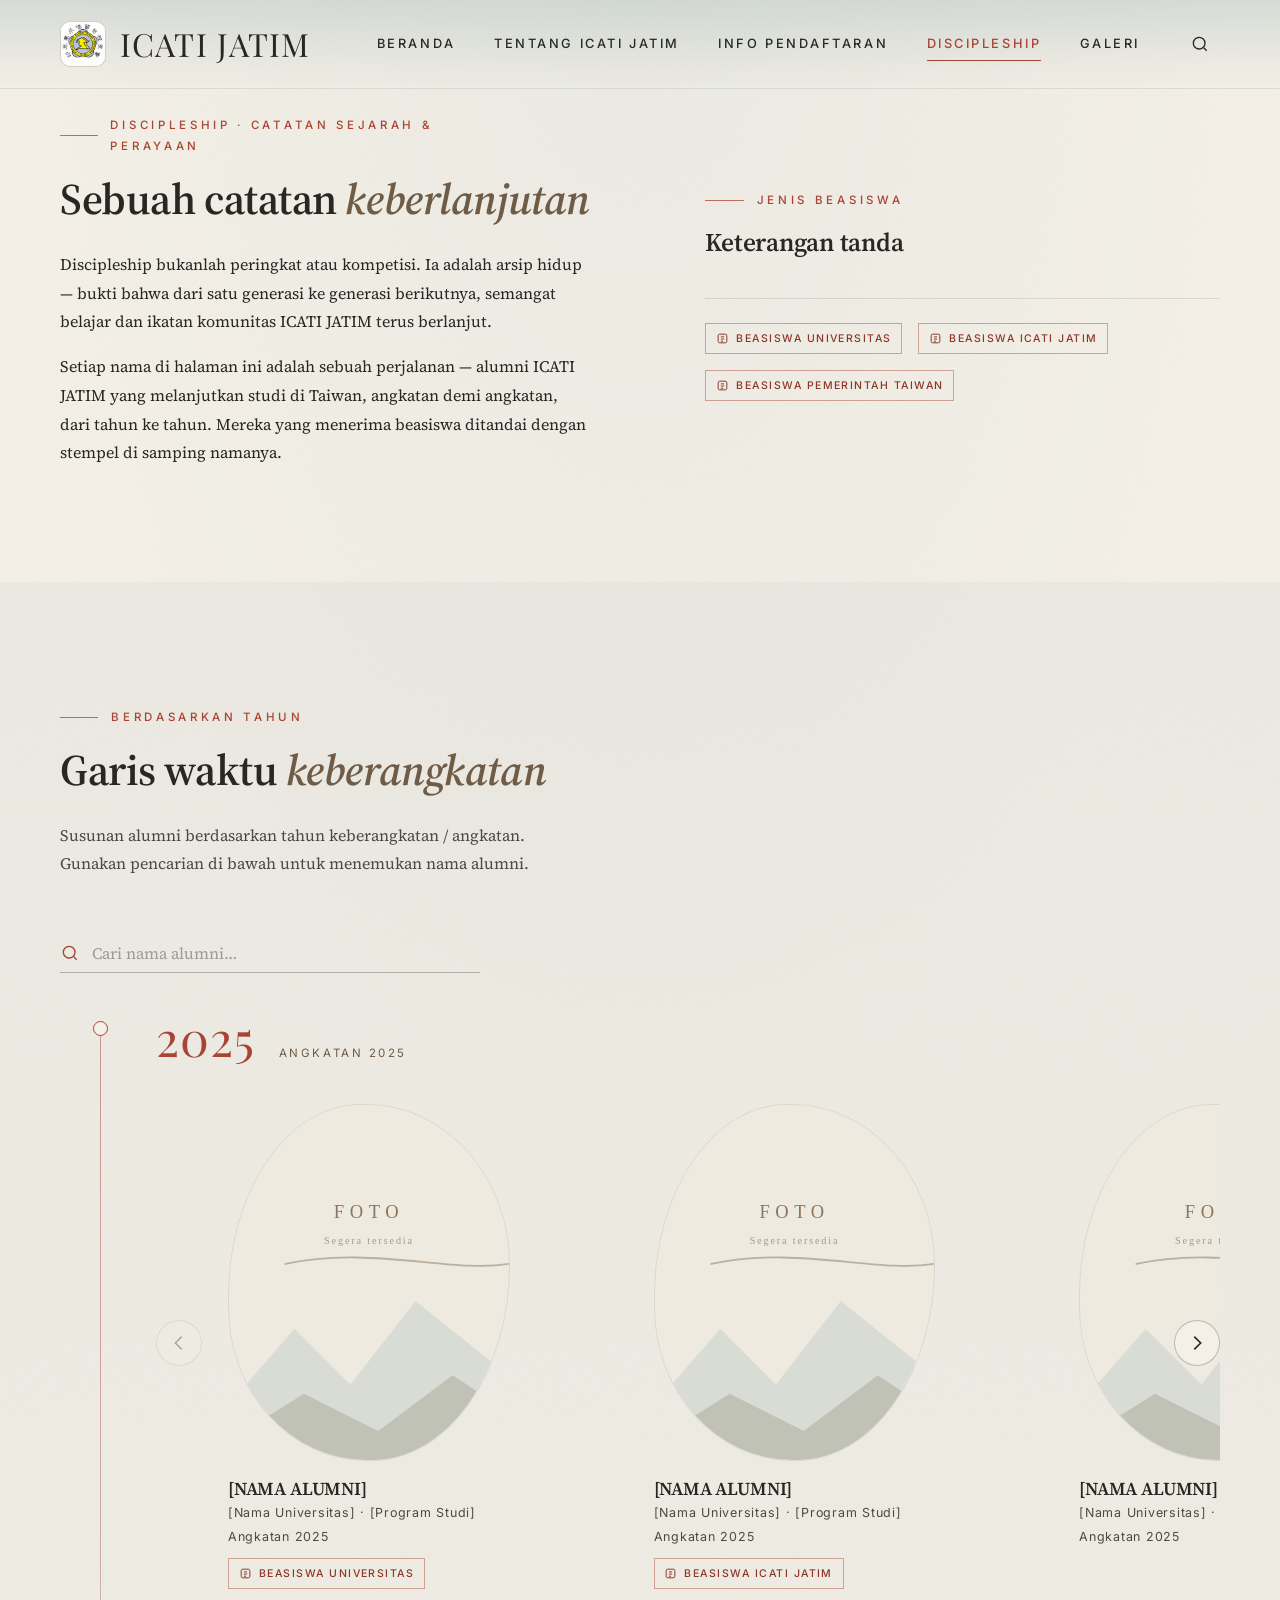
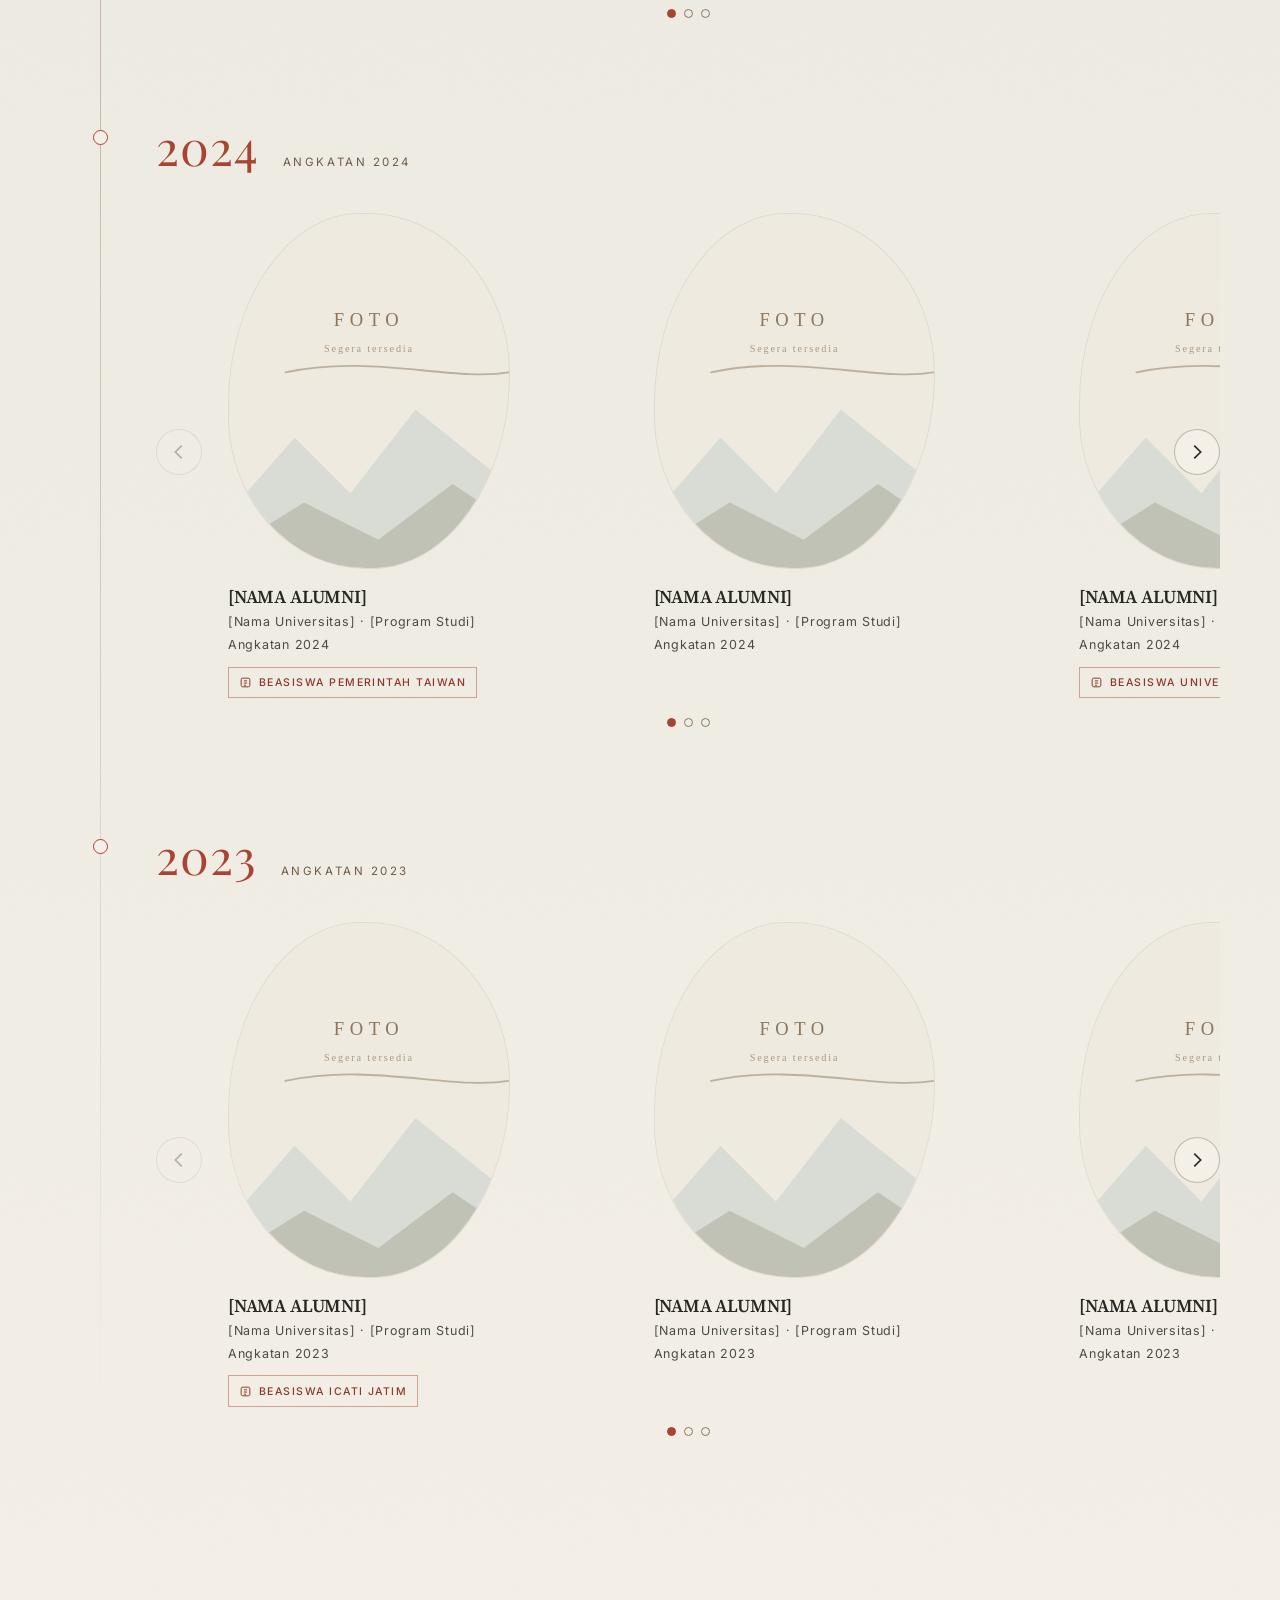
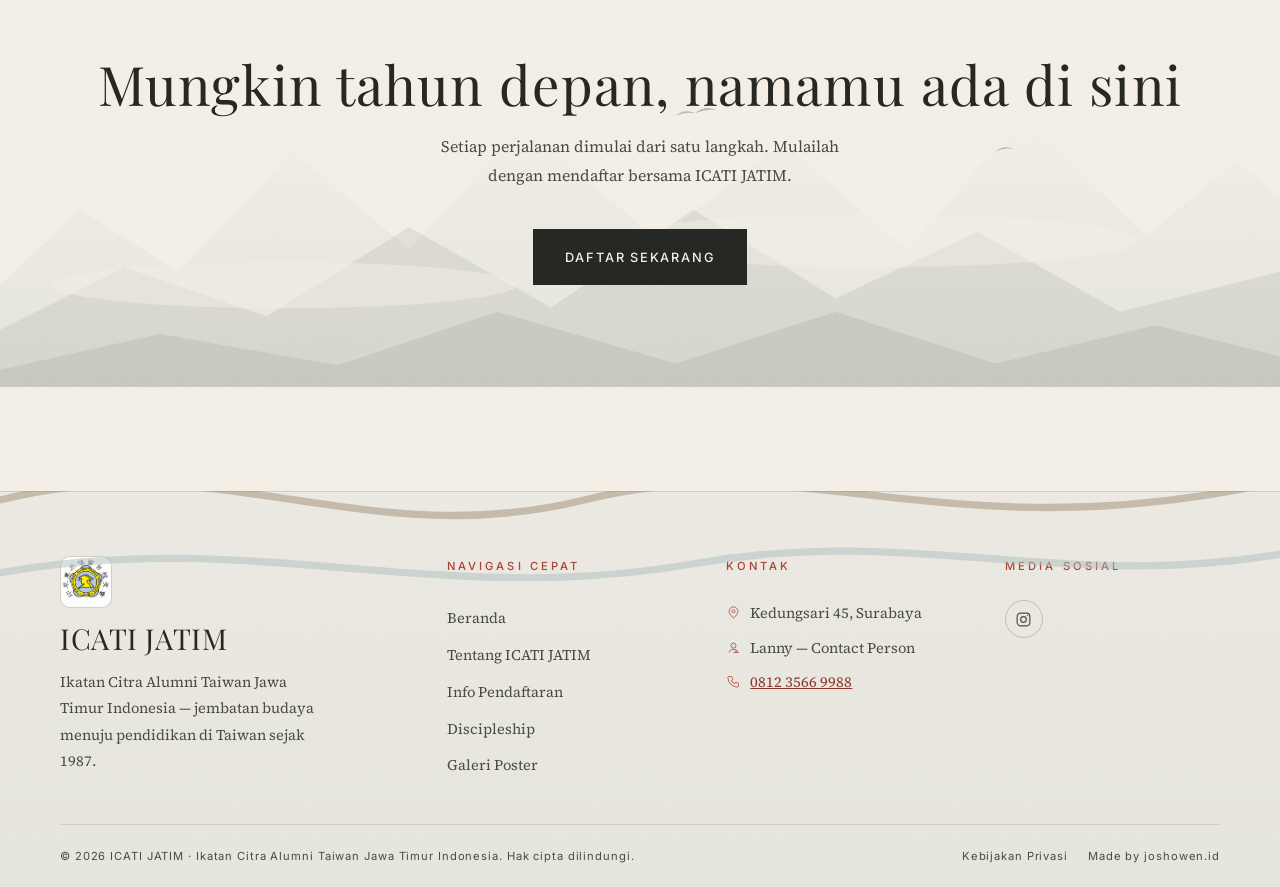
==== commit 4e83b1f0: "Update website" ====
--- a/discipleship.html
+++ b/discipleship.html
@@ -3,10 +3,10 @@
 <head>
   <meta charset="UTF-8">
   <meta name="viewport" content="width=device-width, initial-scale=1.0">
-  <title>Discipleship | Jejak Alumni ICATI Jatim di Taiwan</title>
-  <meta name="description" content="Discipleship ICATI Jatim — catatan dan perayaan alumni ICATI Jatim yang melanjutkan studi di Taiwan, disusun berdasarkan tahun keberangkatan, termasuk penerima beasiswa universitas, beasiswa ICATI Jatim, dan beasiswa pemerintah Taiwan.">
-  <meta property="og:title" content="Discipleship — ICATI Jatim">
-  <meta property="og:description" content="Catatan sejarah & perayaan alumni ICATI Jatim yang melanjutkan studi di Taiwan.">
+  <title>Discipleship | Jejak Alumni ICATI JATIM di Taiwan</title>
+  <meta name="description" content="Discipleship ICATI JATIM — catatan dan perayaan alumni ICATI JATIM yang melanjutkan studi di Taiwan, disusun berdasarkan tahun keberangkatan, termasuk penerima beasiswa universitas, beasiswa ICATI JATIM, dan beasiswa pemerintah Taiwan.">
+  <meta property="og:title" content="Discipleship — ICATI JATIM">
+  <meta property="og:description" content="Catatan sejarah & perayaan alumni ICATI JATIM yang melanjutkan studi di Taiwan.">
   <meta property="og:type" content="website">
   <meta property="og:locale" content="id_ID">
   <link rel="canonical" href="https://www.icati.example/discipleship.html">
@@ -27,13 +27,13 @@
   <!-- ===================== HEADER ===================== -->
   <header class="site-header">
     <div class="header-inner">
-      <a class="brand" href="index.html" aria-label="ICATI Jatim — kembali ke Beranda">
-        <img class="brand__logo" src="logo.jpeg" alt="Logo ICATI Jatim — Ikatan Citra Alumni Taiwan Indonesia" width="46" height="46">
-        <span class="brand__title font-brush">ICATI Jatim</span>
+      <a class="brand" href="index.html" aria-label="ICATI JATIM — kembali ke Beranda">
+        <img class="brand__logo" src="logo.jpeg" alt="Logo ICATI JATIM — Ikatan Citra Alumni Taiwan Jawa Timur Indonesia" width="46" height="46">
+        <span class="brand__title font-brush">ICATI JATIM</span>
       </a>
       <nav class="main-nav" aria-label="Navigasi utama">
         <a class="nav-link" data-page="beranda" href="index.html">Beranda</a>
-        <a class="nav-link" data-page="tentang" href="tentang.html">Tentang ICATI Jatim</a>
+        <a class="nav-link" data-page="tentang" href="tentang.html">Tentang ICATI JATIM</a>
         <a class="nav-link" data-page="pendaftaran" href="pendaftaran.html">Info Pendaftaran</a>
         <a class="nav-link" data-page="discipleship" href="discipleship.html">Discipleship</a>
         <a class="nav-link" data-page="poster" href="poster.html">Galeri</a>
@@ -54,12 +54,12 @@
     </button>
     <nav aria-label="Menu seluler">
       <a class="mobile-menu__link" href="index.html">Beranda</a>
-      <a class="mobile-menu__link" href="tentang.html">Tentang ICATI Jatim</a>
+      <a class="mobile-menu__link" href="tentang.html">Tentang ICATI JATIM</a>
       <a class="mobile-menu__link" href="pendaftaran.html">Info Pendaftaran</a>
       <a class="mobile-menu__link" href="discipleship.html">Discipleship</a>
       <a class="mobile-menu__link" href="poster.html">Galeri Poster</a>
     </nav>
-    <p class="mobile-menu__meta">Ikatan Citra Alumni Taiwan Indonesia · Sejak 1987</p>
+    <p class="mobile-menu__meta">Ikatan Citra Alumni Taiwan Jawa Timur Indonesia · Sejak 1987</p>
   </div>
 
   <!-- Overlay pencarian -->
@@ -82,15 +82,15 @@
         <div class="split__text reveal">
           <p class="eyebrow">Discipleship · Catatan Sejarah &amp; Perayaan</p>
           <h1 class="section__title" id="pengantar-title" style="margin-top:1rem;">Sebuah catatan <em>keberlanjutan</em></h1>
-          <p style="margin-top:1.5rem;">Discipleship bukanlah peringkat atau kompetisi. Ia adalah arsip hidup — bukti bahwa dari satu generasi ke generasi berikutnya, semangat belajar dan ikatan komunitas ICATI Jatim terus berlanjut.</p>
-          <p>Setiap nama di halaman ini adalah sebuah perjalanan — alumni ICATI Jatim yang melanjutkan studi di Taiwan, angkatan demi angkatan, dari tahun ke tahun. Mereka yang menerima beasiswa ditandai dengan stempel di samping namanya.</p>
+          <p style="margin-top:1.5rem;">Discipleship bukanlah peringkat atau kompetisi. Ia adalah arsip hidup — bukti bahwa dari satu generasi ke generasi berikutnya, semangat belajar dan ikatan komunitas ICATI JATIM terus berlanjut.</p>
+          <p>Setiap nama di halaman ini adalah sebuah perjalanan — alumni ICATI JATIM yang melanjutkan studi di Taiwan, angkatan demi angkatan, dari tahun ke tahun. Mereka yang menerima beasiswa ditandai dengan stempel di samping namanya.</p>
         </div>
         <div class="split__text reveal reveal--delay-1">
           <p class="eyebrow">Jenis Beasiswa</p>
           <h3 class="section__title" style="margin-top:1rem; font-size:var(--fs-h3);">Keterangan tanda</h3>
           <div class="legend">
             <span class="scholarship-badge"><svg viewBox="0 0 24 24" fill="none" stroke="currentColor" stroke-width="1.8" aria-hidden="true"><rect x="4" y="4" width="16" height="16" rx="3"/><path d="M9 9h6M9 13h6M9 17h4"/></svg> Beasiswa Universitas</span>
-            <span class="scholarship-badge"><svg viewBox="0 0 24 24" fill="none" stroke="currentColor" stroke-width="1.8" aria-hidden="true"><rect x="4" y="4" width="16" height="16" rx="3"/><path d="M9 9h6M9 13h6M9 17h4"/></svg> Beasiswa ICATI Jatim</span>
+            <span class="scholarship-badge"><svg viewBox="0 0 24 24" fill="none" stroke="currentColor" stroke-width="1.8" aria-hidden="true"><rect x="4" y="4" width="16" height="16" rx="3"/><path d="M9 9h6M9 13h6M9 17h4"/></svg> Beasiswa ICATI JATIM</span>
             <span class="scholarship-badge"><svg viewBox="0 0 24 24" fill="none" stroke="currentColor" stroke-width="1.8" aria-hidden="true"><rect x="4" y="4" width="16" height="16" rx="3"/><path d="M9 9h6M9 13h6M9 17h4"/></svg> Beasiswa Pemerintah Taiwan</span>
           </div>
         </div>
@@ -137,7 +137,7 @@
                 <p class="student__meta">[Nama Universitas] · [Program Studi]</p>
                 <p class="student__meta">Angkatan 2025</p>
                 <div class="student__badge">
-                  <span class="scholarship-badge"><svg viewBox="0 0 24 24" fill="none" stroke="currentColor" stroke-width="1.8" aria-hidden="true"><rect x="4" y="4" width="16" height="16" rx="3"/><path d="M9 9h6M9 13h6M9 17h4"/></svg> Beasiswa ICATI Jatim</span>
+                  <span class="scholarship-badge"><svg viewBox="0 0 24 24" fill="none" stroke="currentColor" stroke-width="1.8" aria-hidden="true"><rect x="4" y="4" width="16" height="16" rx="3"/><path d="M9 9h6M9 13h6M9 17h4"/></svg> Beasiswa ICATI JATIM</span>
                 </div>
               </article>
 
@@ -203,7 +203,7 @@
                 <p class="student__meta">[Nama Universitas] · [Program Studi]</p>
                 <p class="student__meta">Angkatan 2023</p>
                 <div class="student__badge">
-                  <span class="scholarship-badge"><svg viewBox="0 0 24 24" fill="none" stroke="currentColor" stroke-width="1.8" aria-hidden="true"><rect x="4" y="4" width="16" height="16" rx="3"/><path d="M9 9h6M9 13h6M9 17h4"/></svg> Beasiswa ICATI Jatim</span>
+                  <span class="scholarship-badge"><svg viewBox="0 0 24 24" fill="none" stroke="currentColor" stroke-width="1.8" aria-hidden="true"><rect x="4" y="4" width="16" height="16" rx="3"/><path d="M9 9h6M9 13h6M9 17h4"/></svg> Beasiswa ICATI JATIM</span>
                 </div>
               </article>
 
@@ -235,7 +235,7 @@
       </div>
       <div class="container cta-band__inner">
         <h2 class="cta-band__title font-brush reveal" id="cta-disciple-title">Mungkin tahun depan, namamu ada di sini</h2>
-        <p class="cta-band__sub reveal reveal--delay-1">Setiap perjalanan dimulai dari satu langkah. Mulailah dengan mendaftar bersama ICATI Jatim.</p>
+        <p class="cta-band__sub reveal reveal--delay-1">Setiap perjalanan dimulai dari satu langkah. Mulailah dengan mendaftar bersama ICATI JATIM.</p>
         <div class="cta-band__actions reveal reveal--delay-2">
           <a class="btn btn--primary" href="pendaftaran.html">Daftar Sekarang</a>
         </div>
@@ -252,16 +252,16 @@
     <div class="container">
       <div class="footer-grid">
         <div class="footer-brand">
-          <img class="footer-brand__logo" src="logo.jpeg" alt="Logo ICATI Jatim — Ikatan Citra Alumni Taiwan Indonesia" width="52" height="52">
-          <p class="footer-brand__title font-brush">ICATI Jatim</p>
-          <p class="footer-brand__desc">Ikatan Citra Alumni Taiwan Indonesia — jembatan budaya menuju pendidikan di Taiwan sejak 1987.</p>
+          <img class="footer-brand__logo" src="logo.jpeg" alt="Logo ICATI JATIM — Ikatan Citra Alumni Taiwan Jawa Timur Indonesia" width="52" height="52">
+          <p class="footer-brand__title font-brush">ICATI JATIM</p>
+          <p class="footer-brand__desc">Ikatan Citra Alumni Taiwan Jawa Timur Indonesia — jembatan budaya menuju pendidikan di Taiwan sejak 1987.</p>
         </div>
 
         <div class="footer-col">
           <p class="footer-col__head">Navigasi Cepat</p>
           <div class="footer-links">
             <a href="index.html">Beranda</a>
-            <a href="tentang.html">Tentang ICATI Jatim</a>
+            <a href="tentang.html">Tentang ICATI JATIM</a>
             <a href="pendaftaran.html">Info Pendaftaran</a>
             <a href="discipleship.html">Discipleship</a>
             <a href="poster.html">Galeri Poster</a>
@@ -280,13 +280,13 @@
         <div class="footer-col">
           <p class="footer-col__head">Media Sosial</p>
           <div class="social-links">
-            <a href="https://www.instagram.com/icatijatim" target="_blank" rel="noopener" aria-label="Instagram ICATI Jatim — @icatijatim"><svg viewBox="0 0 24 24" fill="none" stroke="currentColor" stroke-width="1.6" aria-hidden="true"><rect x="3" y="3" width="18" height="18" rx="5"/><circle cx="12" cy="12" r="4"/><circle cx="17.5" cy="6.5" r="1" fill="currentColor" stroke="none"/></svg></a>
+            <a href="https://www.instagram.com/icatijatim" target="_blank" rel="noopener" aria-label="Instagram ICATI JATIM — @icatijatim"><svg viewBox="0 0 24 24" fill="none" stroke="currentColor" stroke-width="1.6" aria-hidden="true"><rect x="3" y="3" width="18" height="18" rx="5"/><circle cx="12" cy="12" r="4"/><circle cx="17.5" cy="6.5" r="1" fill="currentColor" stroke="none"/></svg></a>
           </div>
         </div>
       </div>
 
       <div class="footer-bottom">
-        <p>© <span data-year>2026</span> ICATI Jatim · Ikatan Citra Alumni Taiwan Indonesia. Hak cipta dilindungi.</p>
+        <p>© <span data-year>2026</span> ICATI JATIM · Ikatan Citra Alumni Taiwan Jawa Timur Indonesia. Hak cipta dilindungi.</p>
         <div class="footer-bottom__links">
           <a href="#">Kebijakan Privasi</a>
           <a href="https://joshowen.id" target="_blank" rel="noopener">Made by joshowen.id</a>
--- a/css/tokens.css
+++ b/css/tokens.css
@@ -1,5 +1,5 @@
 /* ==========================================================================
-   ICATI Jatim — Design Tokens
+   ICATI JATIM — Design Tokens
    Palet tinta-cina, tipografi, jarak, transisi
    ========================================================================== */
 
--- a/css/base.css
+++ b/css/base.css
@@ -1,5 +1,5 @@
 /* ==========================================================================
-   ICATI Jatim — Base
+   ICATI JATIM — Base
    Reset, tipografi dasar, utilitas, tombol
    ========================================================================== */
 
--- a/css/components.css
+++ b/css/components.css
@@ -1,5 +1,5 @@
 /* ==========================================================================
-   ICATI Jatim — Komponen
+   ICATI JATIM — Komponen
    Header, hero, kartu gulungan, garis waktu, jalur pendaftaran, footer
    ========================================================================== */
 
@@ -82,6 +82,7 @@
   letter-spacing: 0.2em;
   text-transform: uppercase;
   text-decoration: none;
+  white-space: nowrap;
   color: var(--charcoal);
   padding: 0.5rem 0;
   transition: color var(--t-fast);
@@ -356,6 +357,8 @@
   letter-spacing: 0.42em;
   text-transform: uppercase;
   color: var(--brown-deep);
+  /* Nama lengkap lebih panjang daripada batas 66ch paragraf biasa */
+  max-width: none;
   margin-bottom: var(--space-4);
 }
 .hero__tagline {
@@ -1109,6 +1112,10 @@
   letter-spacing: 0.08em;
   color: var(--charcoal-soft);
 }
+/* Nama lengkap lebih panjang daripada batas 66ch paragraf biasa */
+.footer-bottom p {
+  max-width: none;
+}
 .footer-bottom a {
   color: var(--charcoal-soft);
   text-decoration: none;
@@ -1416,7 +1423,7 @@
 }
 
 /* --------------------------------------------------------------------------
-   Galeri acara (Tentang ICATI Jatim) — satu baris berisi 3 poster
+   Galeri acara (Tentang ICATI JATIM) — satu baris berisi 3 poster
    -------------------------------------------------------------------------- */
 .event-gallery {
   display: grid;
--- a/css/responsive.css
+++ b/css/responsive.css
@@ -1,5 +1,5 @@
 /* ==========================================================================
-   ICATI Jatim — Responsif
+   ICATI JATIM — Responsif
    Desktop → tablet → ponsel
    ========================================================================== */
 
@@ -16,6 +16,22 @@
   }
   .hero__branch {
     width: min(40vw, 420px);
+  }
+}
+
+/* ---------- < 1024px : desktop kecil ---------- */
+@media (max-width: 1024px) {
+  /* "ICATI JATIM" lebih panjang, jadi brand & nav dikecilkan sedikit
+     supaya header tetap muat dalam satu baris */
+  .brand__title {
+    font-size: 1.7rem;
+  }
+  .site-header.is-compact .brand__title {
+    font-size: 1.5rem;
+  }
+  .nav-link {
+    font-size: 0.72rem;
+    letter-spacing: 0.14em;
   }
 }
 
@@ -136,6 +152,11 @@
 
   .hero__title {
     font-size: clamp(2.4rem, 12vw, 3.4rem);
+  }
+  /* Nama lengkap panjang — dikecilkan supaya tetap satu baris di ponsel */
+  .hero__title-sub {
+    font-size: 0.6rem;
+    letter-spacing: 0.22em;
   }
   .hero__actions .btn {
     width: 100%;
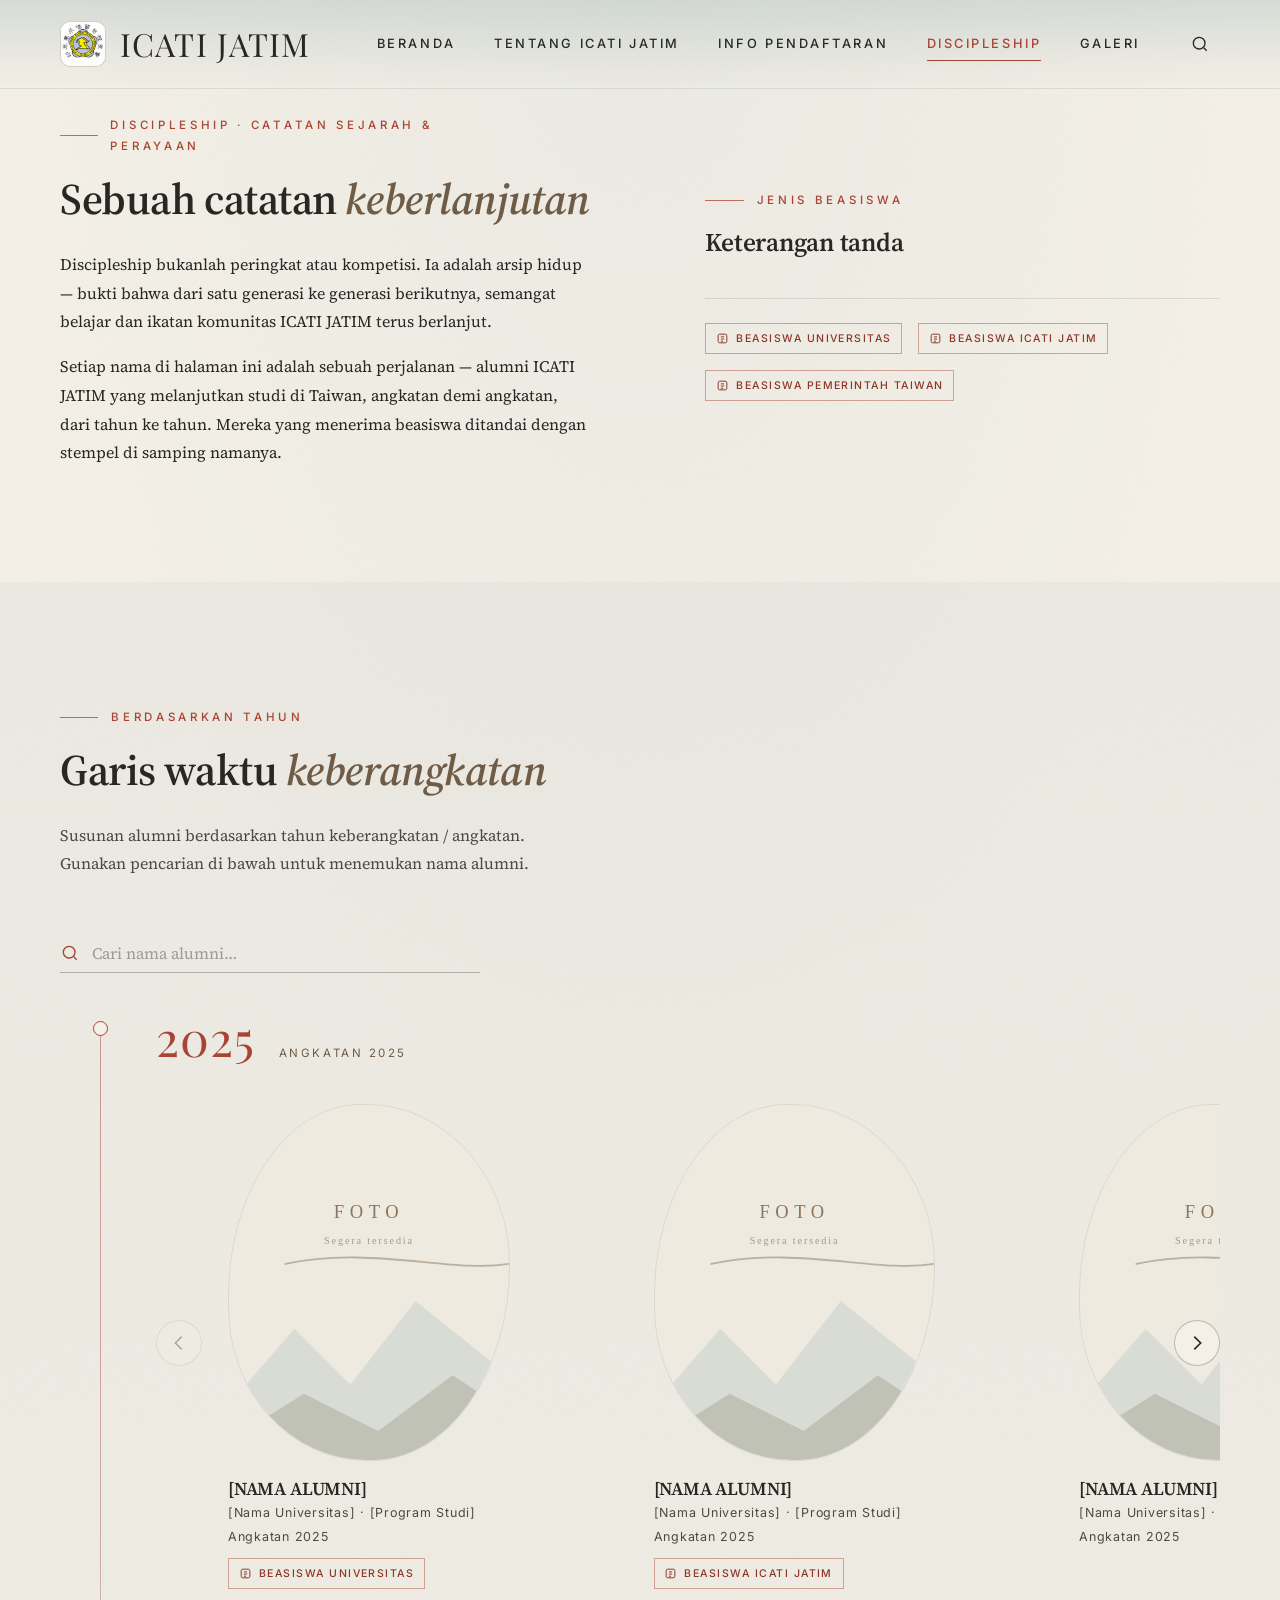
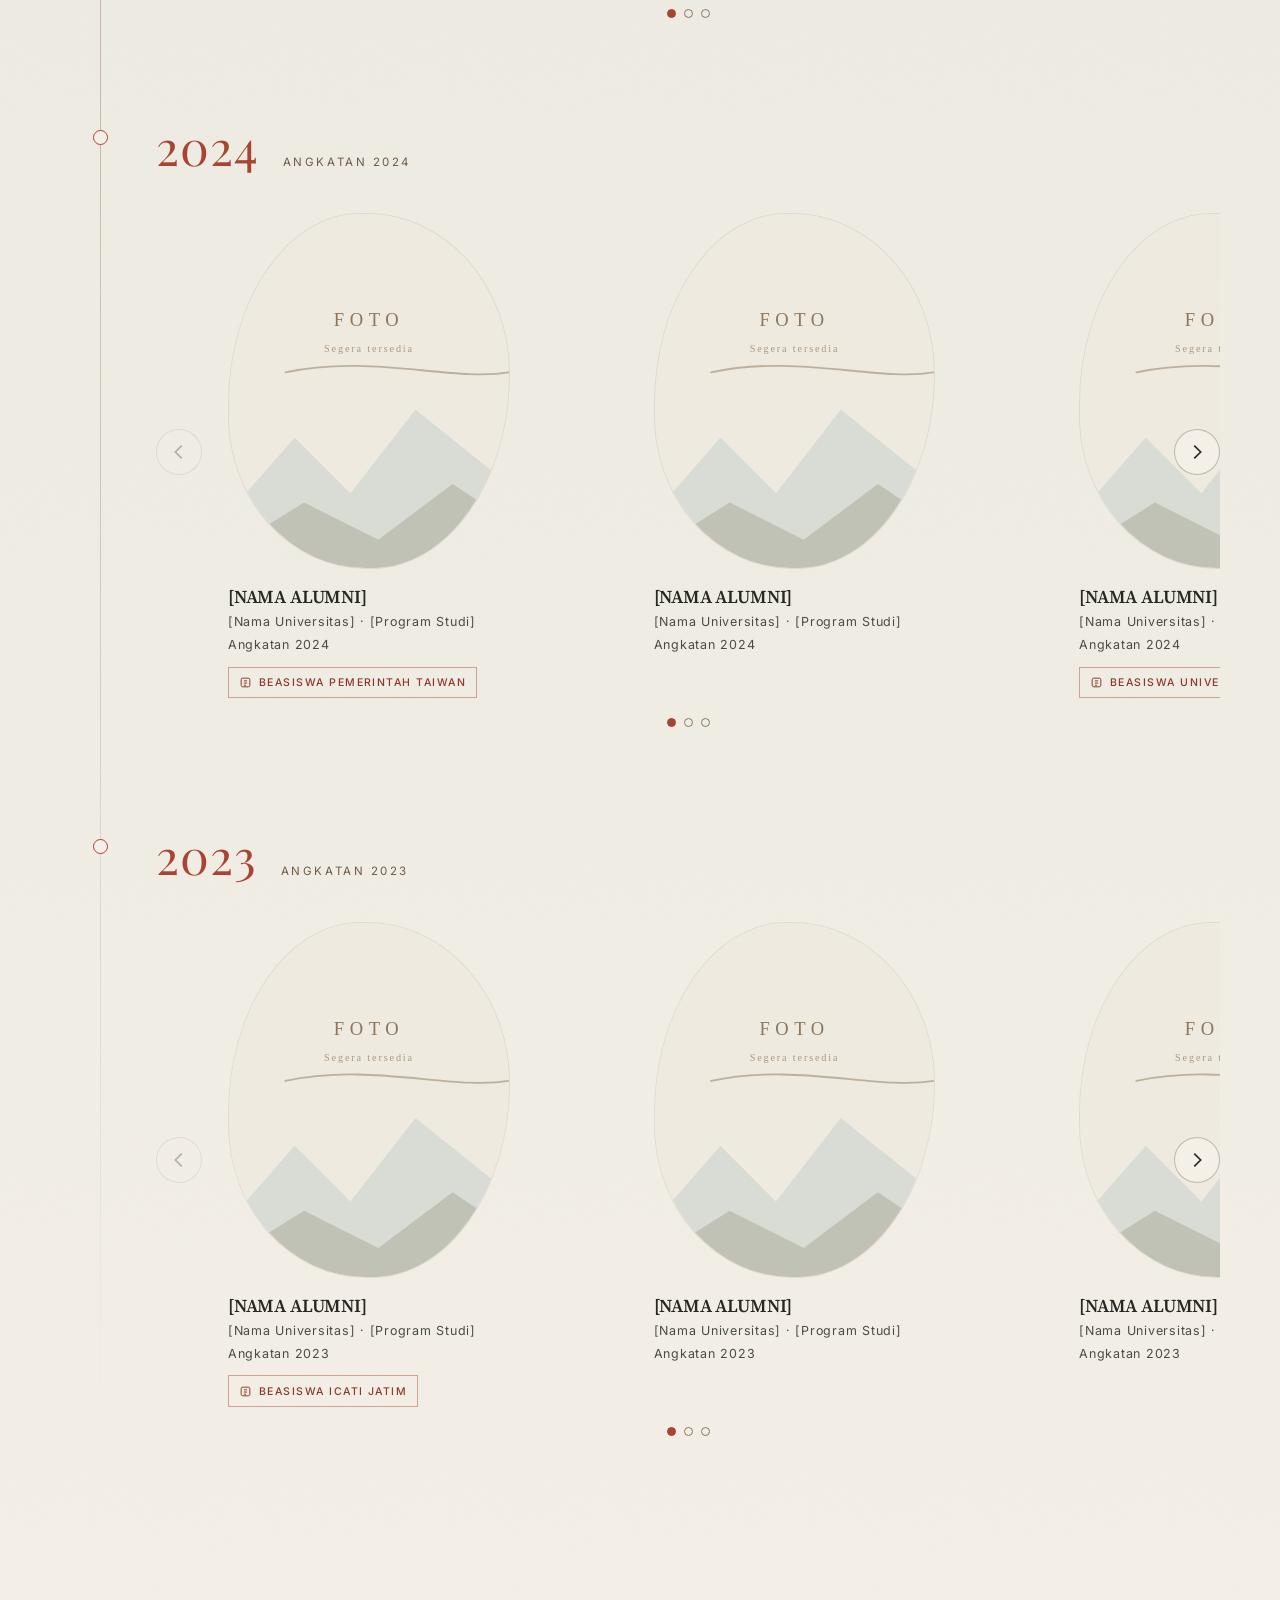
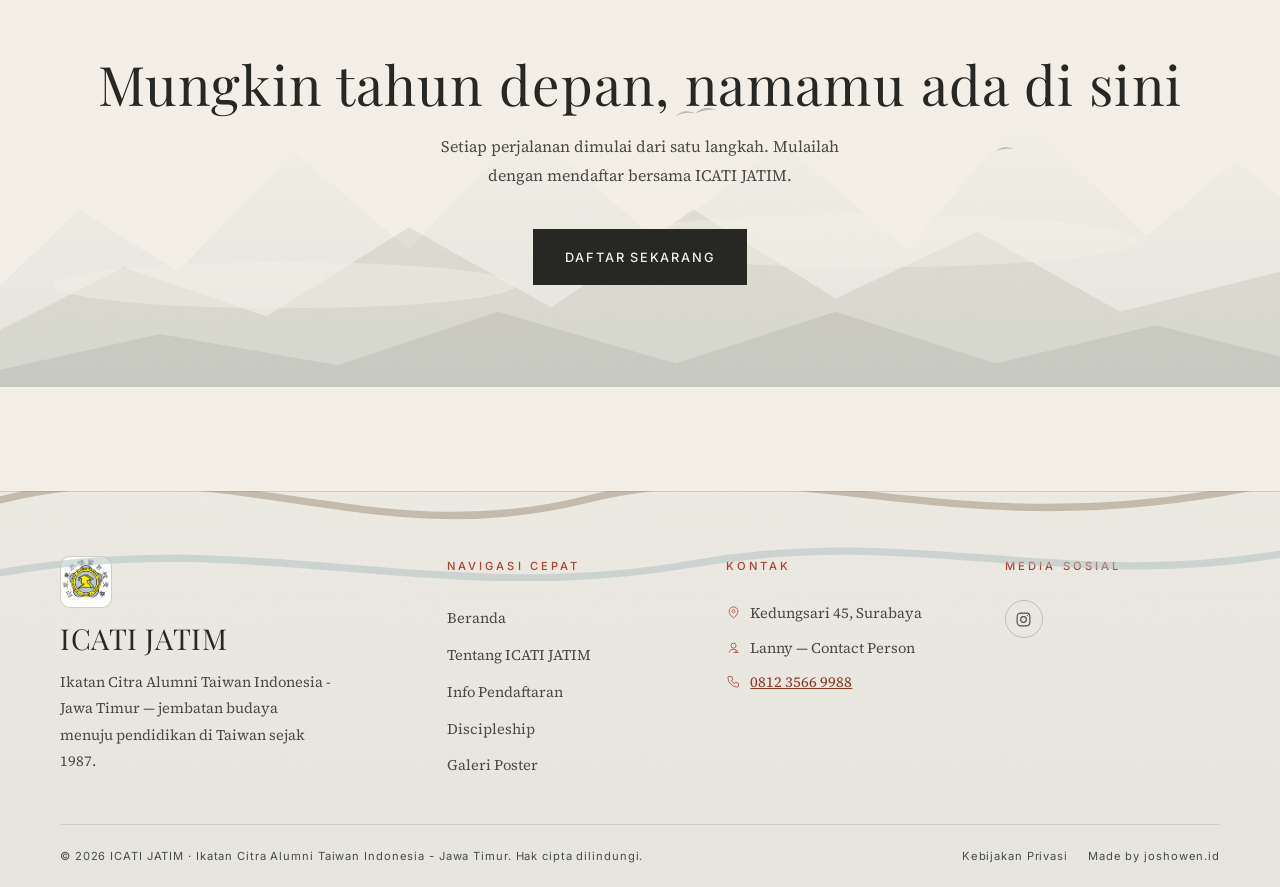
==== commit db8478ea: "Update website" ====
--- a/discipleship.html
+++ b/discipleship.html
@@ -28,7 +28,7 @@
   <header class="site-header">
     <div class="header-inner">
       <a class="brand" href="index.html" aria-label="ICATI JATIM — kembali ke Beranda">
-        <img class="brand__logo" src="logo.jpeg" alt="Logo ICATI JATIM — Ikatan Citra Alumni Taiwan Jawa Timur Indonesia" width="46" height="46">
+        <img class="brand__logo" src="logo.jpeg" alt="Logo ICATI JATIM — Ikatan Citra Alumni Taiwan Indonesia - Jawa Timur" width="46" height="46">
         <span class="brand__title font-brush">ICATI JATIM</span>
       </a>
       <nav class="main-nav" aria-label="Navigasi utama">
@@ -59,7 +59,7 @@
       <a class="mobile-menu__link" href="discipleship.html">Discipleship</a>
       <a class="mobile-menu__link" href="poster.html">Galeri Poster</a>
     </nav>
-    <p class="mobile-menu__meta">Ikatan Citra Alumni Taiwan Jawa Timur Indonesia · Sejak 1987</p>
+    <p class="mobile-menu__meta">Ikatan Citra Alumni Taiwan Indonesia - Jawa Timur · Sejak 1987</p>
   </div>
 
   <!-- Overlay pencarian -->
@@ -252,9 +252,9 @@
     <div class="container">
       <div class="footer-grid">
         <div class="footer-brand">
-          <img class="footer-brand__logo" src="logo.jpeg" alt="Logo ICATI JATIM — Ikatan Citra Alumni Taiwan Jawa Timur Indonesia" width="52" height="52">
+          <img class="footer-brand__logo" src="logo.jpeg" alt="Logo ICATI JATIM — Ikatan Citra Alumni Taiwan Indonesia - Jawa Timur" width="52" height="52">
           <p class="footer-brand__title font-brush">ICATI JATIM</p>
-          <p class="footer-brand__desc">Ikatan Citra Alumni Taiwan Jawa Timur Indonesia — jembatan budaya menuju pendidikan di Taiwan sejak 1987.</p>
+          <p class="footer-brand__desc">Ikatan Citra Alumni Taiwan Indonesia - Jawa Timur — jembatan budaya menuju pendidikan di Taiwan sejak 1987.</p>
         </div>
 
         <div class="footer-col">
@@ -286,7 +286,7 @@
       </div>
 
       <div class="footer-bottom">
-        <p>© <span data-year>2026</span> ICATI JATIM · Ikatan Citra Alumni Taiwan Jawa Timur Indonesia. Hak cipta dilindungi.</p>
+        <p>© <span data-year>2026</span> ICATI JATIM · Ikatan Citra Alumni Taiwan Indonesia - Jawa Timur. Hak cipta dilindungi.</p>
         <div class="footer-bottom__links">
           <a href="#">Kebijakan Privasi</a>
           <a href="https://joshowen.id" target="_blank" rel="noopener">Made by joshowen.id</a>
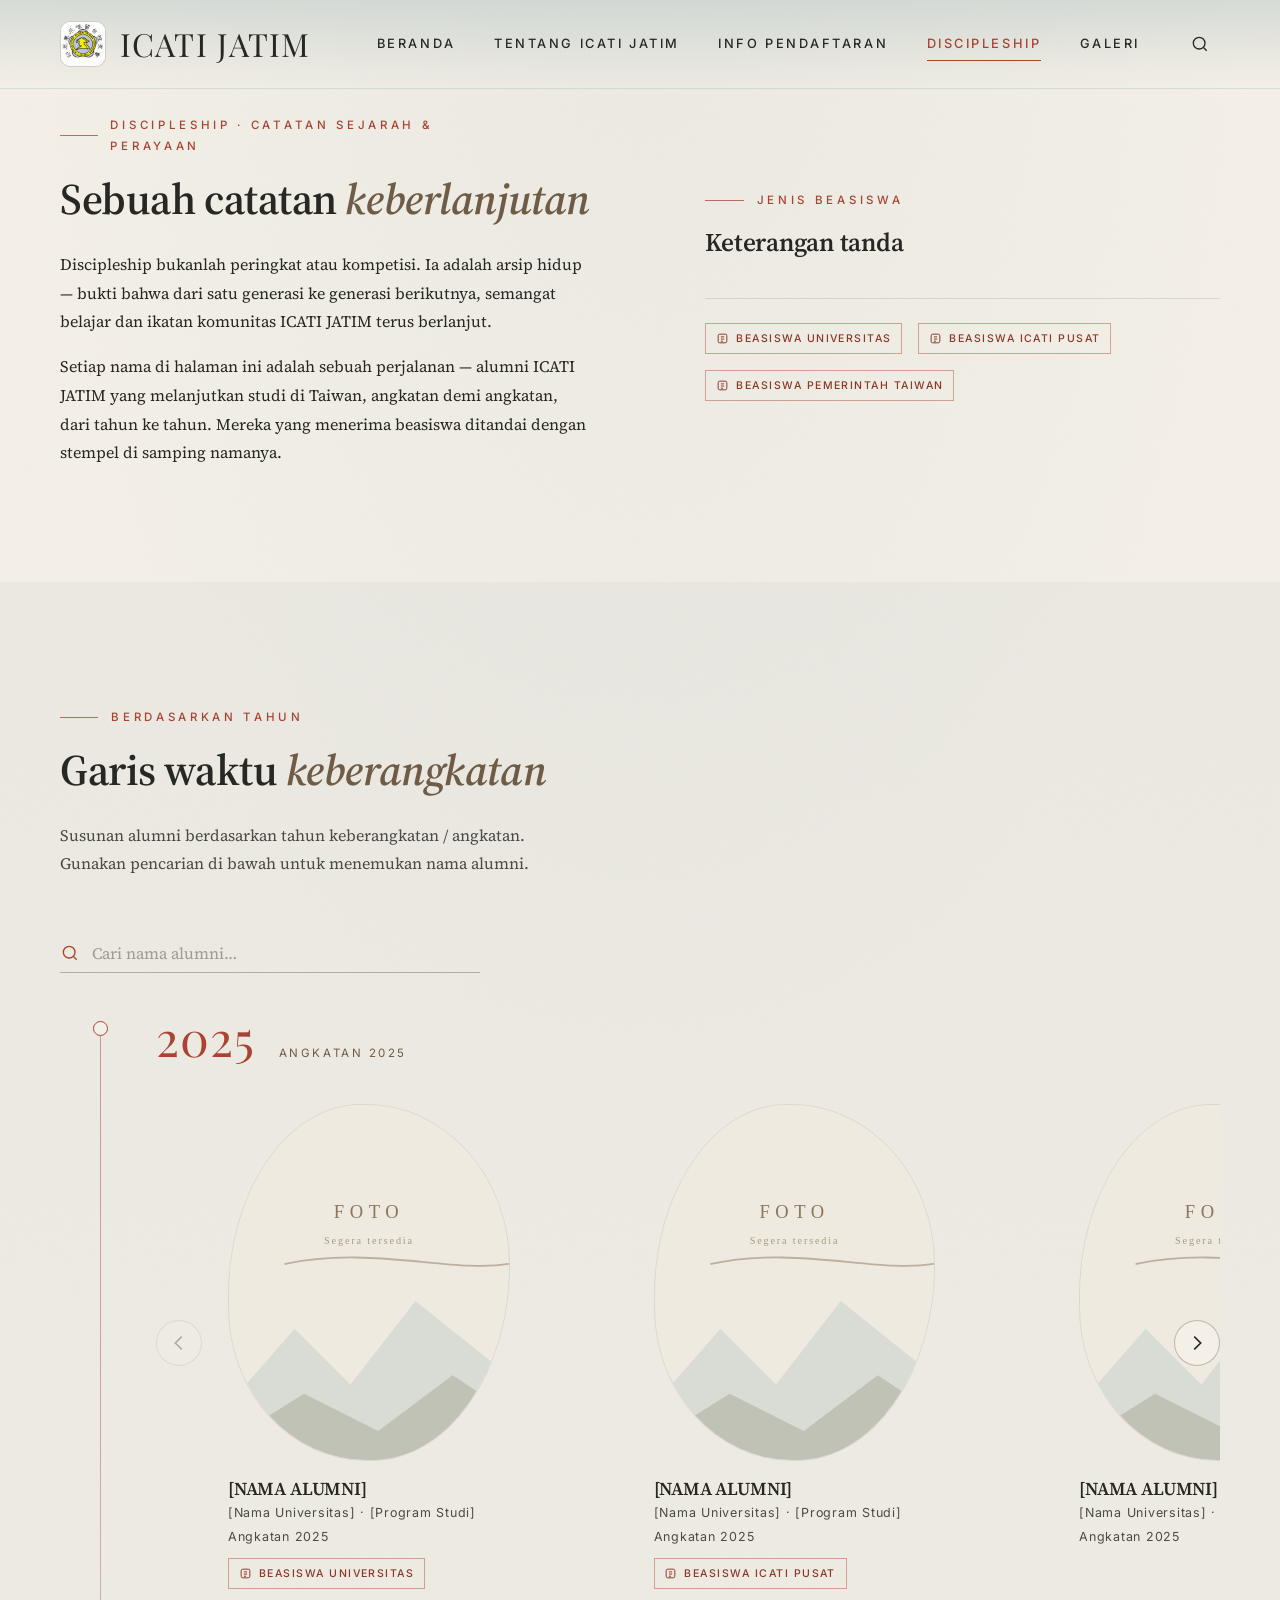
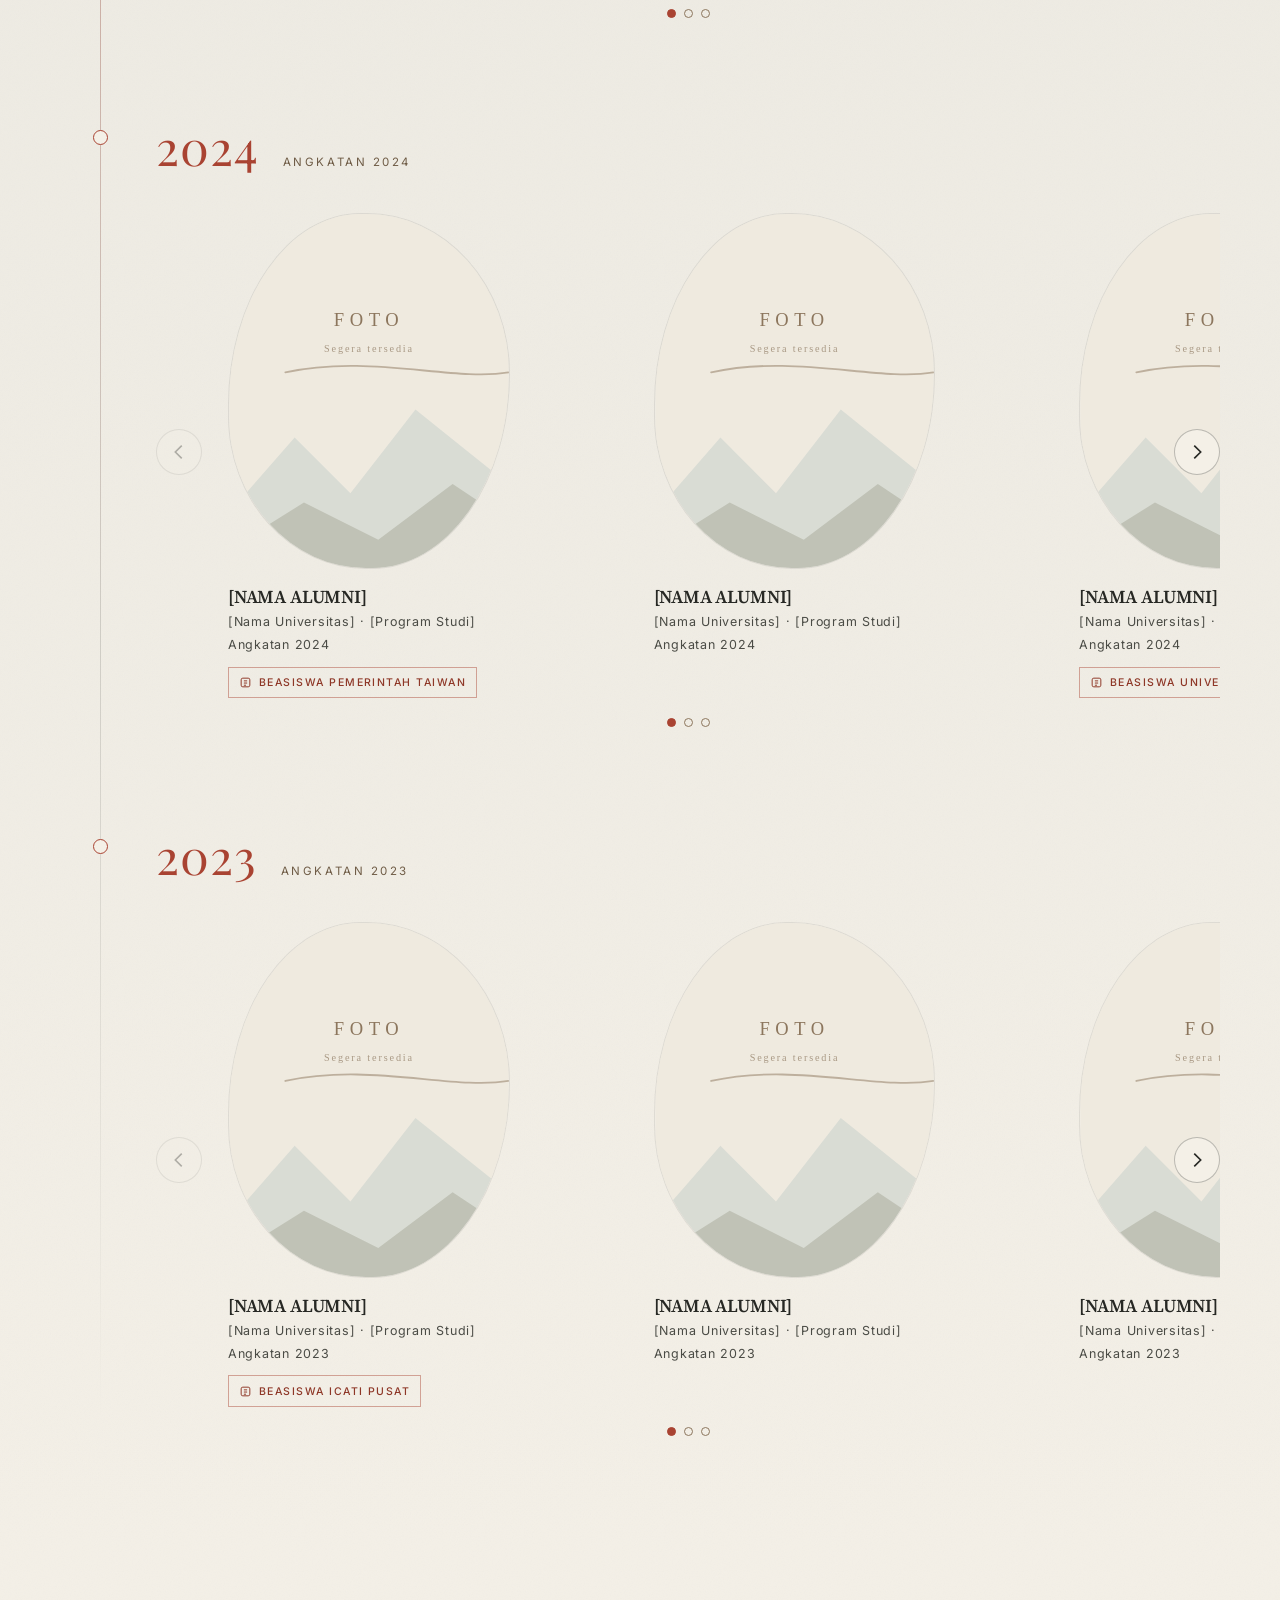
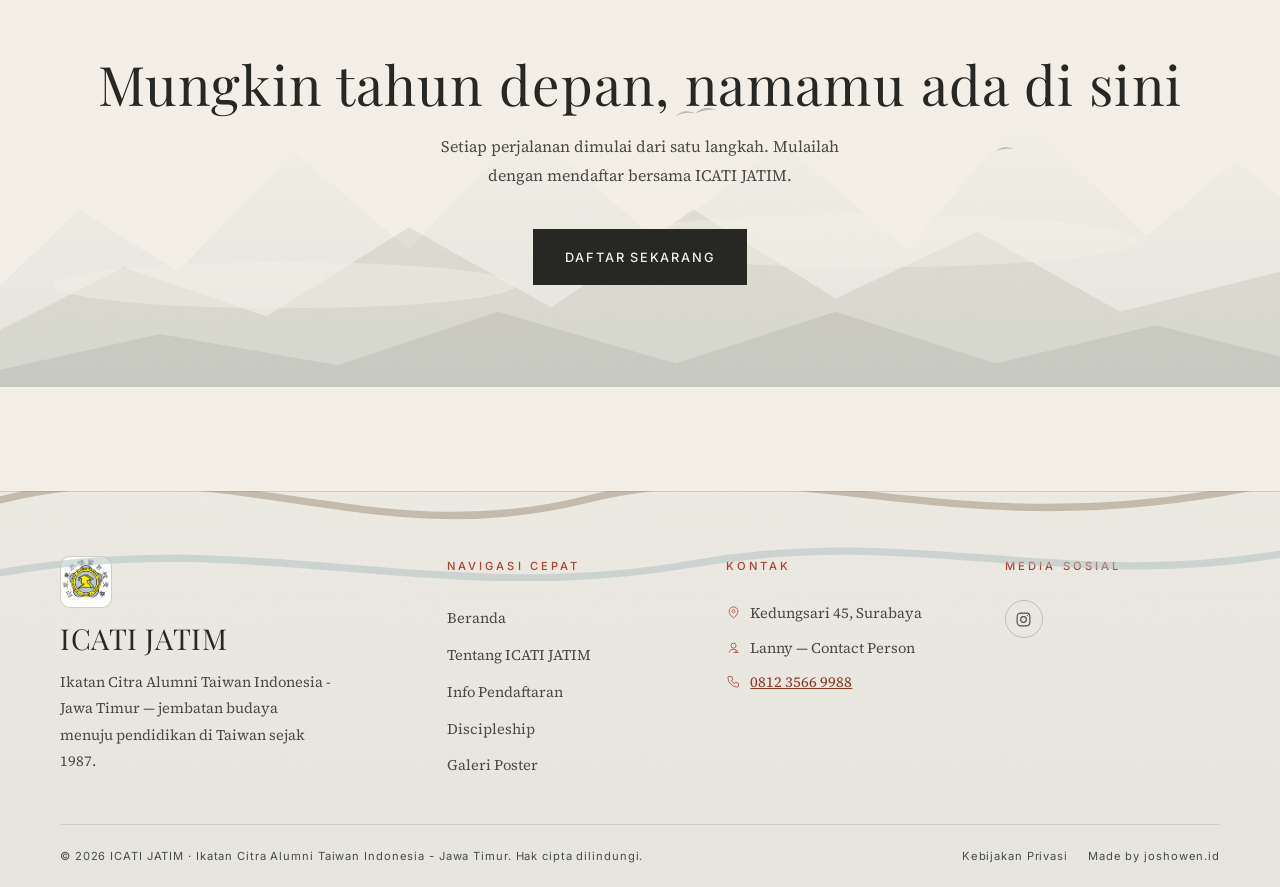
==== commit 2b463e5c: "Update website" ====
--- a/discipleship.html
+++ b/discipleship.html
@@ -4,7 +4,7 @@
   <meta charset="UTF-8">
   <meta name="viewport" content="width=device-width, initial-scale=1.0">
   <title>Discipleship | Jejak Alumni ICATI JATIM di Taiwan</title>
-  <meta name="description" content="Discipleship ICATI JATIM — catatan dan perayaan alumni ICATI JATIM yang melanjutkan studi di Taiwan, disusun berdasarkan tahun keberangkatan, termasuk penerima beasiswa universitas, beasiswa ICATI JATIM, dan beasiswa pemerintah Taiwan.">
+  <meta name="description" content="Discipleship ICATI JATIM — catatan dan perayaan alumni ICATI JATIM yang melanjutkan studi di Taiwan, disusun berdasarkan tahun keberangkatan, termasuk penerima beasiswa universitas, beasiswa ICATI Pusat, dan beasiswa pemerintah Taiwan.">
   <meta property="og:title" content="Discipleship — ICATI JATIM">
   <meta property="og:description" content="Catatan sejarah & perayaan alumni ICATI JATIM yang melanjutkan studi di Taiwan.">
   <meta property="og:type" content="website">
@@ -90,7 +90,7 @@
           <h3 class="section__title" style="margin-top:1rem; font-size:var(--fs-h3);">Keterangan tanda</h3>
           <div class="legend">
             <span class="scholarship-badge"><svg viewBox="0 0 24 24" fill="none" stroke="currentColor" stroke-width="1.8" aria-hidden="true"><rect x="4" y="4" width="16" height="16" rx="3"/><path d="M9 9h6M9 13h6M9 17h4"/></svg> Beasiswa Universitas</span>
-            <span class="scholarship-badge"><svg viewBox="0 0 24 24" fill="none" stroke="currentColor" stroke-width="1.8" aria-hidden="true"><rect x="4" y="4" width="16" height="16" rx="3"/><path d="M9 9h6M9 13h6M9 17h4"/></svg> Beasiswa ICATI JATIM</span>
+            <span class="scholarship-badge"><svg viewBox="0 0 24 24" fill="none" stroke="currentColor" stroke-width="1.8" aria-hidden="true"><rect x="4" y="4" width="16" height="16" rx="3"/><path d="M9 9h6M9 13h6M9 17h4"/></svg> Beasiswa ICATI Pusat</span>
             <span class="scholarship-badge"><svg viewBox="0 0 24 24" fill="none" stroke="currentColor" stroke-width="1.8" aria-hidden="true"><rect x="4" y="4" width="16" height="16" rx="3"/><path d="M9 9h6M9 13h6M9 17h4"/></svg> Beasiswa Pemerintah Taiwan</span>
           </div>
         </div>
@@ -137,7 +137,7 @@
                 <p class="student__meta">[Nama Universitas] · [Program Studi]</p>
                 <p class="student__meta">Angkatan 2025</p>
                 <div class="student__badge">
-                  <span class="scholarship-badge"><svg viewBox="0 0 24 24" fill="none" stroke="currentColor" stroke-width="1.8" aria-hidden="true"><rect x="4" y="4" width="16" height="16" rx="3"/><path d="M9 9h6M9 13h6M9 17h4"/></svg> Beasiswa ICATI JATIM</span>
+                  <span class="scholarship-badge"><svg viewBox="0 0 24 24" fill="none" stroke="currentColor" stroke-width="1.8" aria-hidden="true"><rect x="4" y="4" width="16" height="16" rx="3"/><path d="M9 9h6M9 13h6M9 17h4"/></svg> Beasiswa ICATI Pusat</span>
                 </div>
               </article>
 
@@ -203,7 +203,7 @@
                 <p class="student__meta">[Nama Universitas] · [Program Studi]</p>
                 <p class="student__meta">Angkatan 2023</p>
                 <div class="student__badge">
-                  <span class="scholarship-badge"><svg viewBox="0 0 24 24" fill="none" stroke="currentColor" stroke-width="1.8" aria-hidden="true"><rect x="4" y="4" width="16" height="16" rx="3"/><path d="M9 9h6M9 13h6M9 17h4"/></svg> Beasiswa ICATI JATIM</span>
+                  <span class="scholarship-badge"><svg viewBox="0 0 24 24" fill="none" stroke="currentColor" stroke-width="1.8" aria-hidden="true"><rect x="4" y="4" width="16" height="16" rx="3"/><path d="M9 9h6M9 13h6M9 17h4"/></svg> Beasiswa ICATI Pusat</span>
                 </div>
               </article>
 
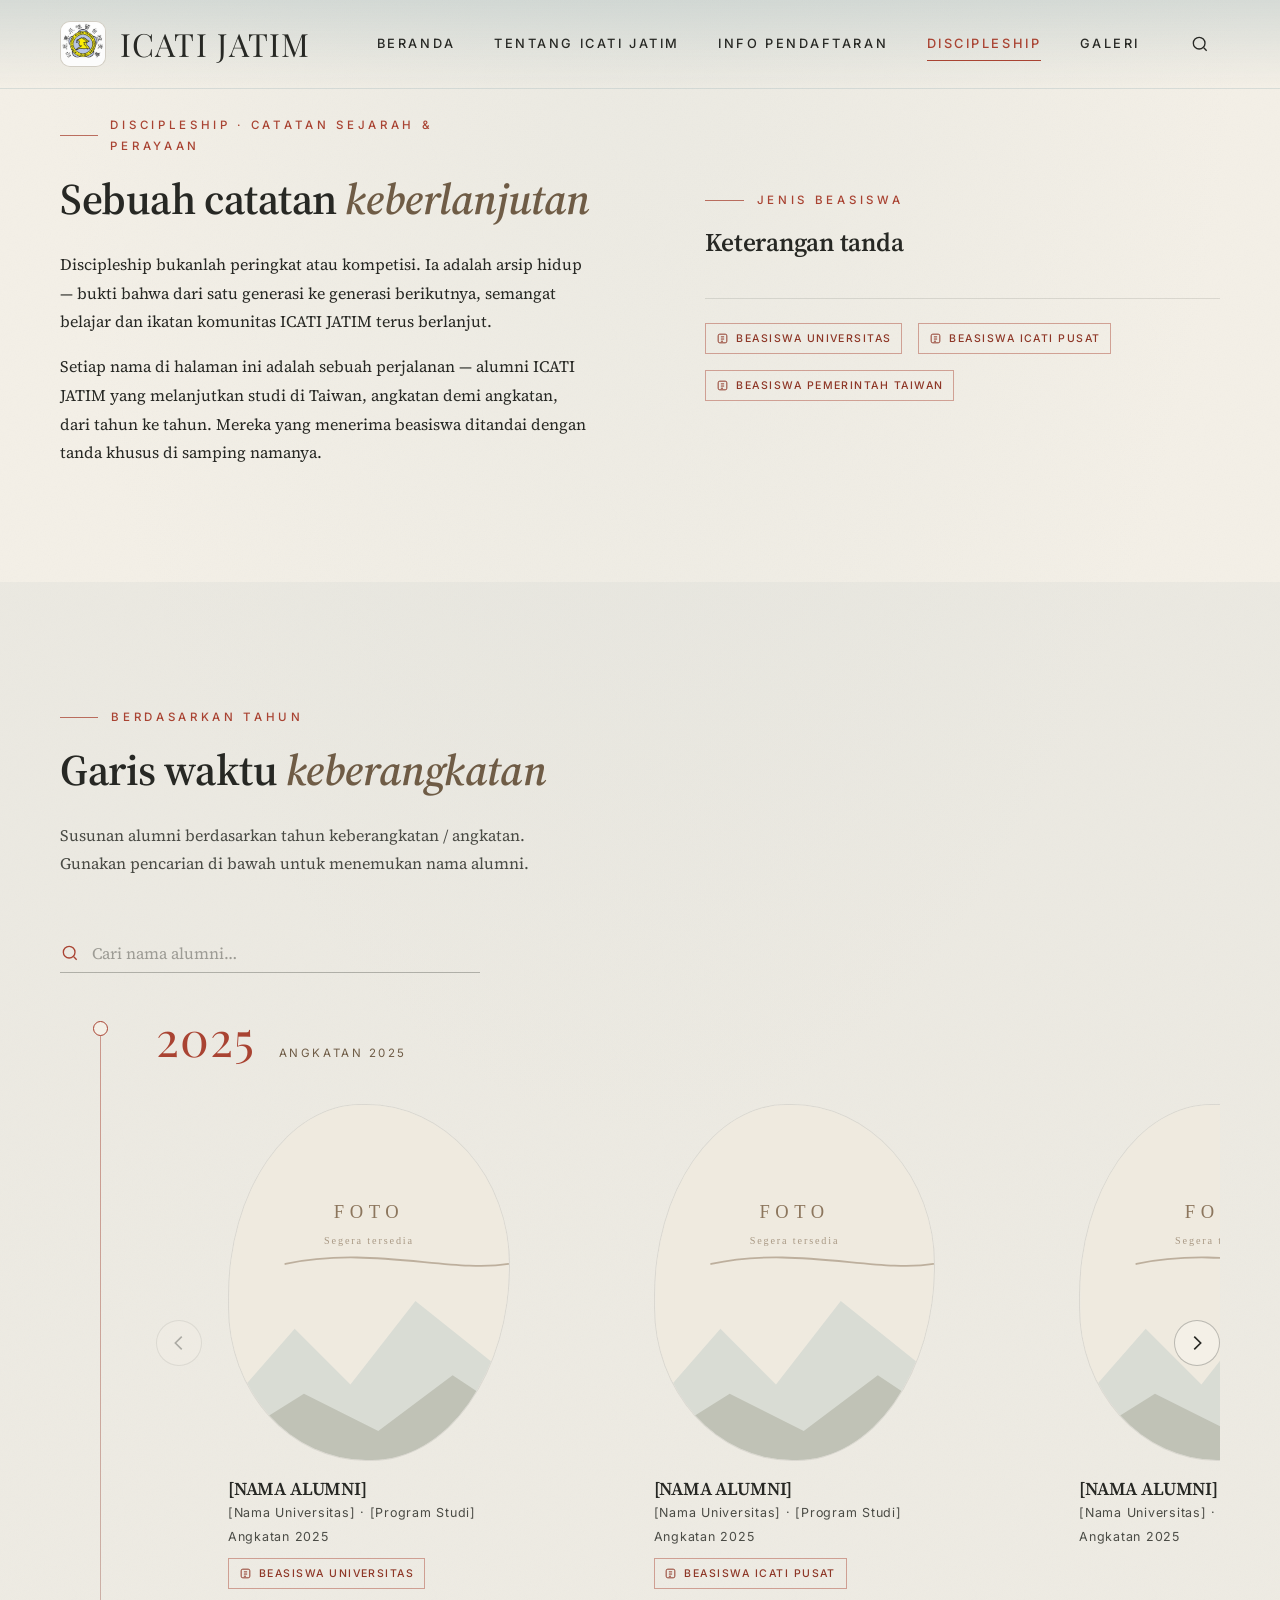
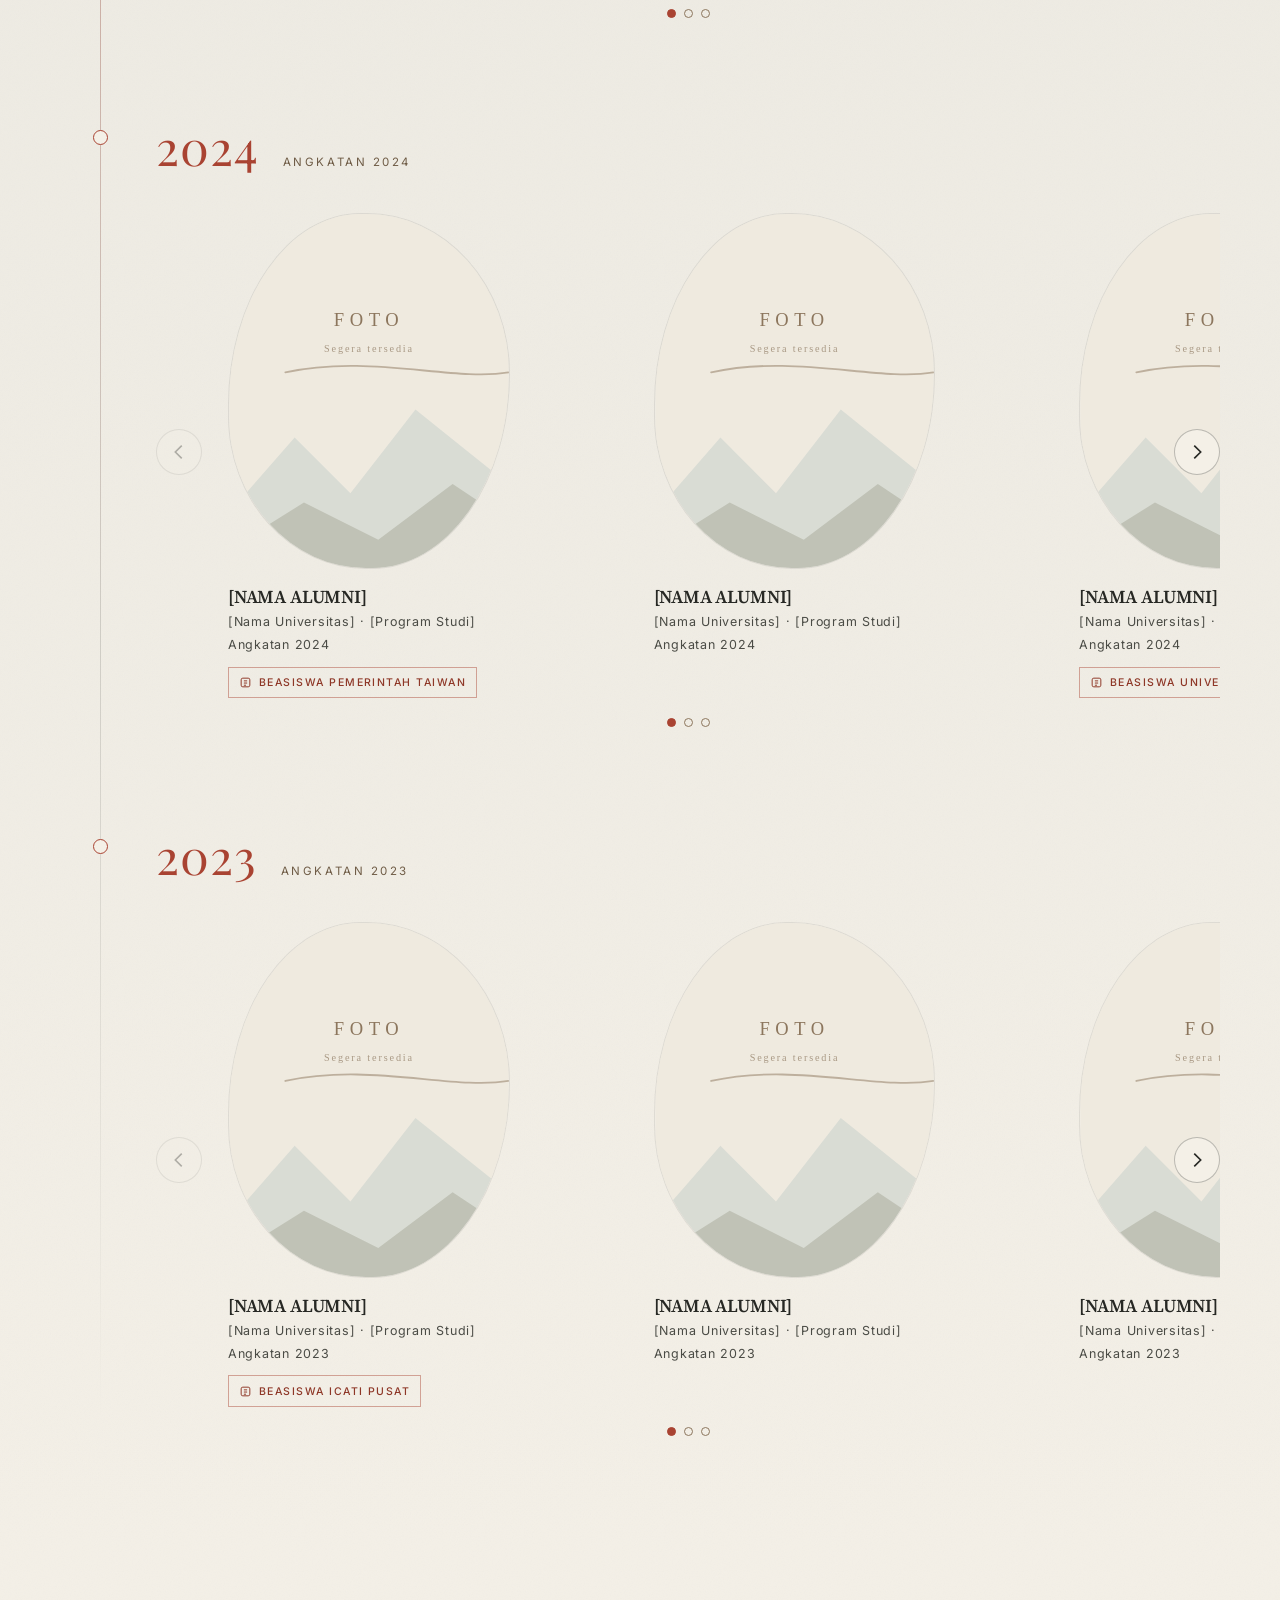
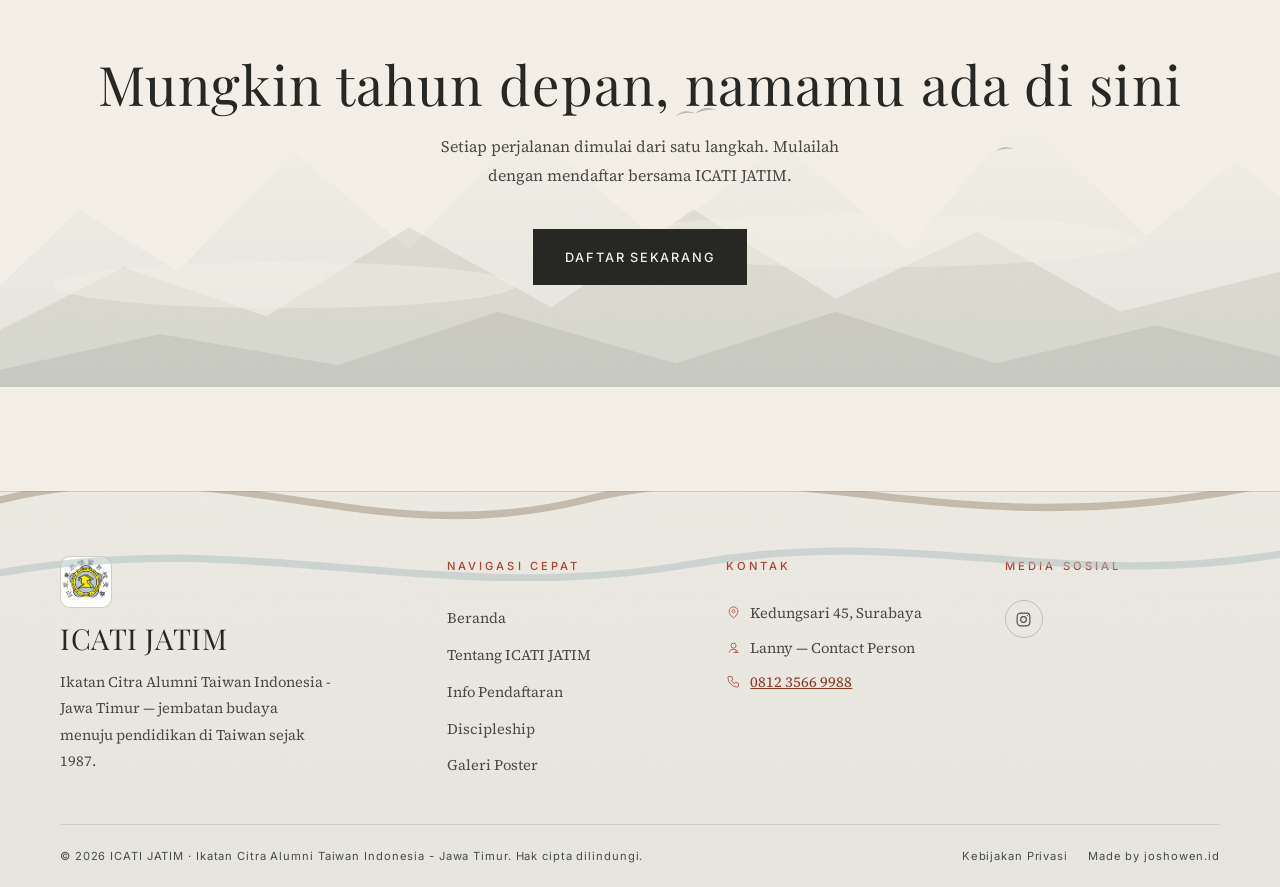
==== commit c635b8a6: "Update website" ====
--- a/discipleship.html
+++ b/discipleship.html
@@ -83,7 +83,7 @@
           <p class="eyebrow">Discipleship · Catatan Sejarah &amp; Perayaan</p>
           <h1 class="section__title" id="pengantar-title" style="margin-top:1rem;">Sebuah catatan <em>keberlanjutan</em></h1>
           <p style="margin-top:1.5rem;">Discipleship bukanlah peringkat atau kompetisi. Ia adalah arsip hidup — bukti bahwa dari satu generasi ke generasi berikutnya, semangat belajar dan ikatan komunitas ICATI JATIM terus berlanjut.</p>
-          <p>Setiap nama di halaman ini adalah sebuah perjalanan — alumni ICATI JATIM yang melanjutkan studi di Taiwan, angkatan demi angkatan, dari tahun ke tahun. Mereka yang menerima beasiswa ditandai dengan stempel di samping namanya.</p>
+          <p>Setiap nama di halaman ini adalah sebuah perjalanan — alumni ICATI JATIM yang melanjutkan studi di Taiwan, angkatan demi angkatan, dari tahun ke tahun. Mereka yang menerima beasiswa ditandai dengan tanda khusus di samping namanya.</p>
         </div>
         <div class="split__text reveal reveal--delay-1">
           <p class="eyebrow">Jenis Beasiswa</p>
